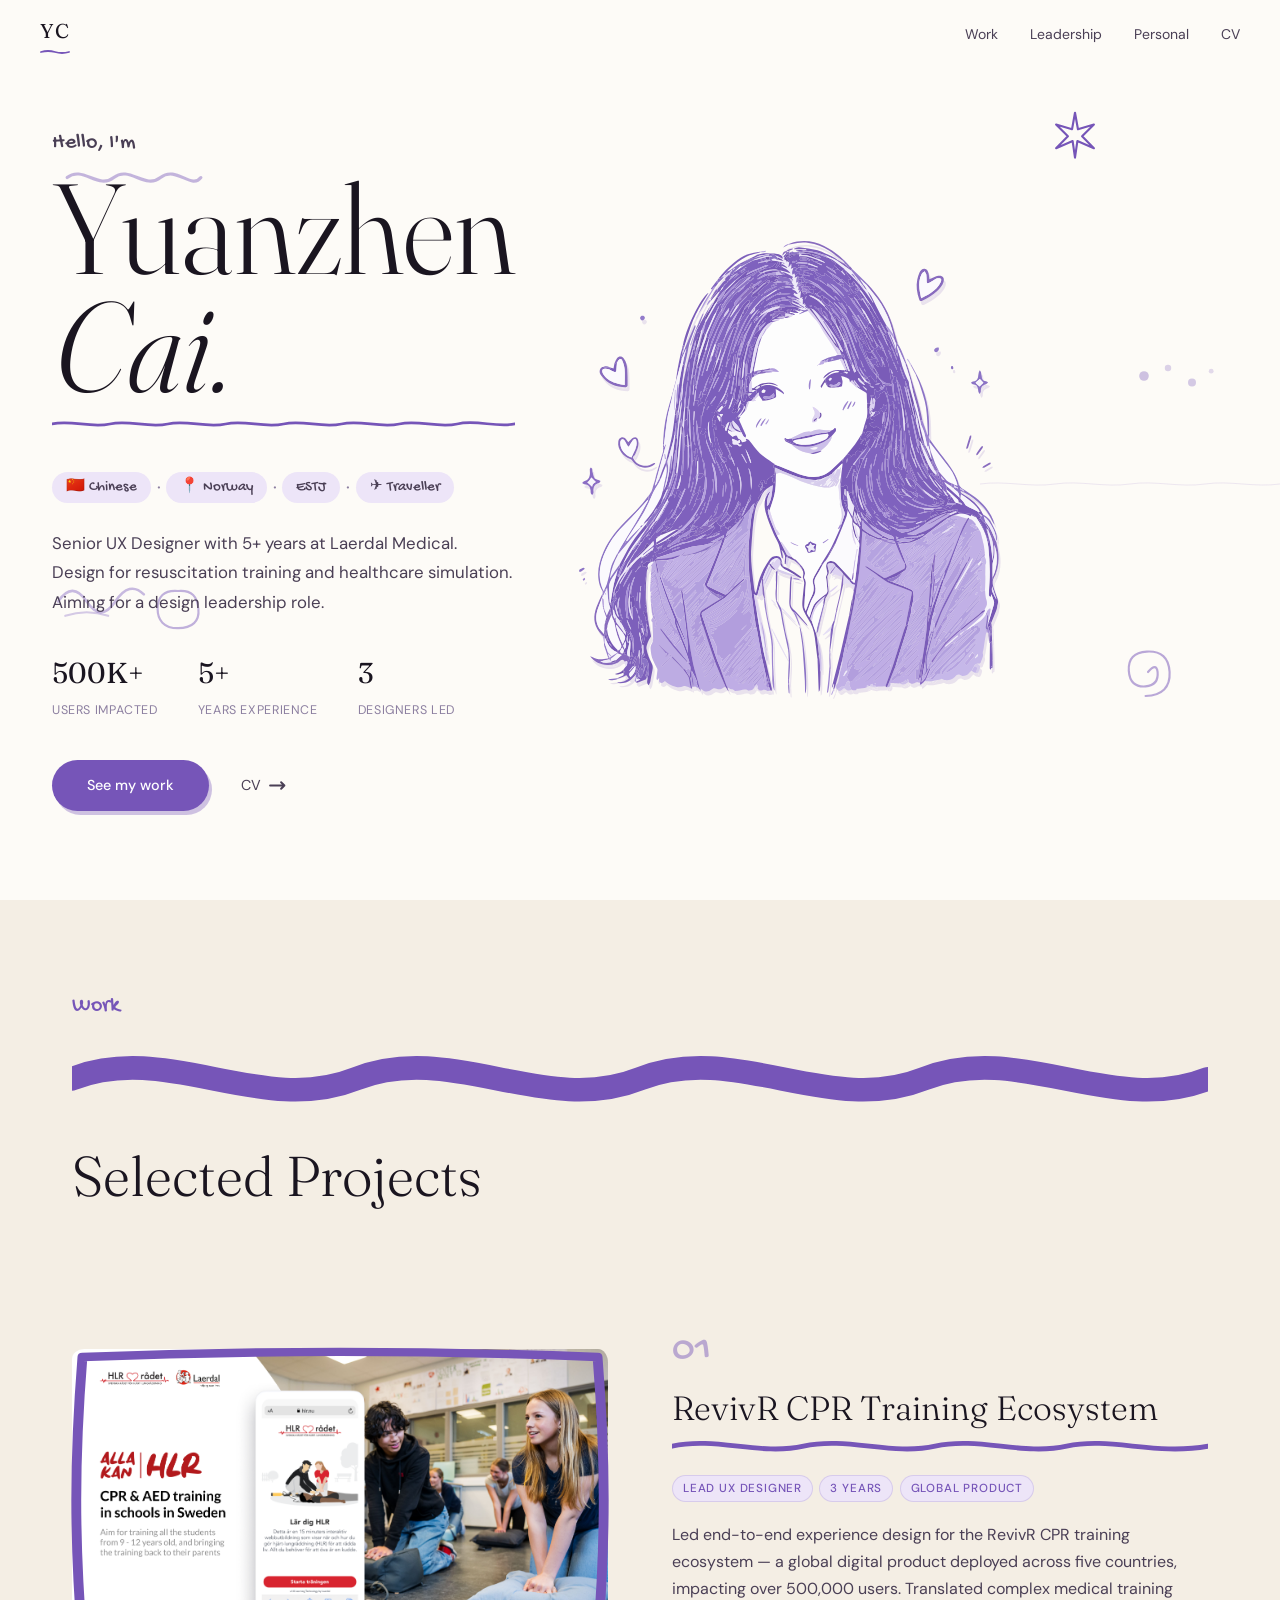
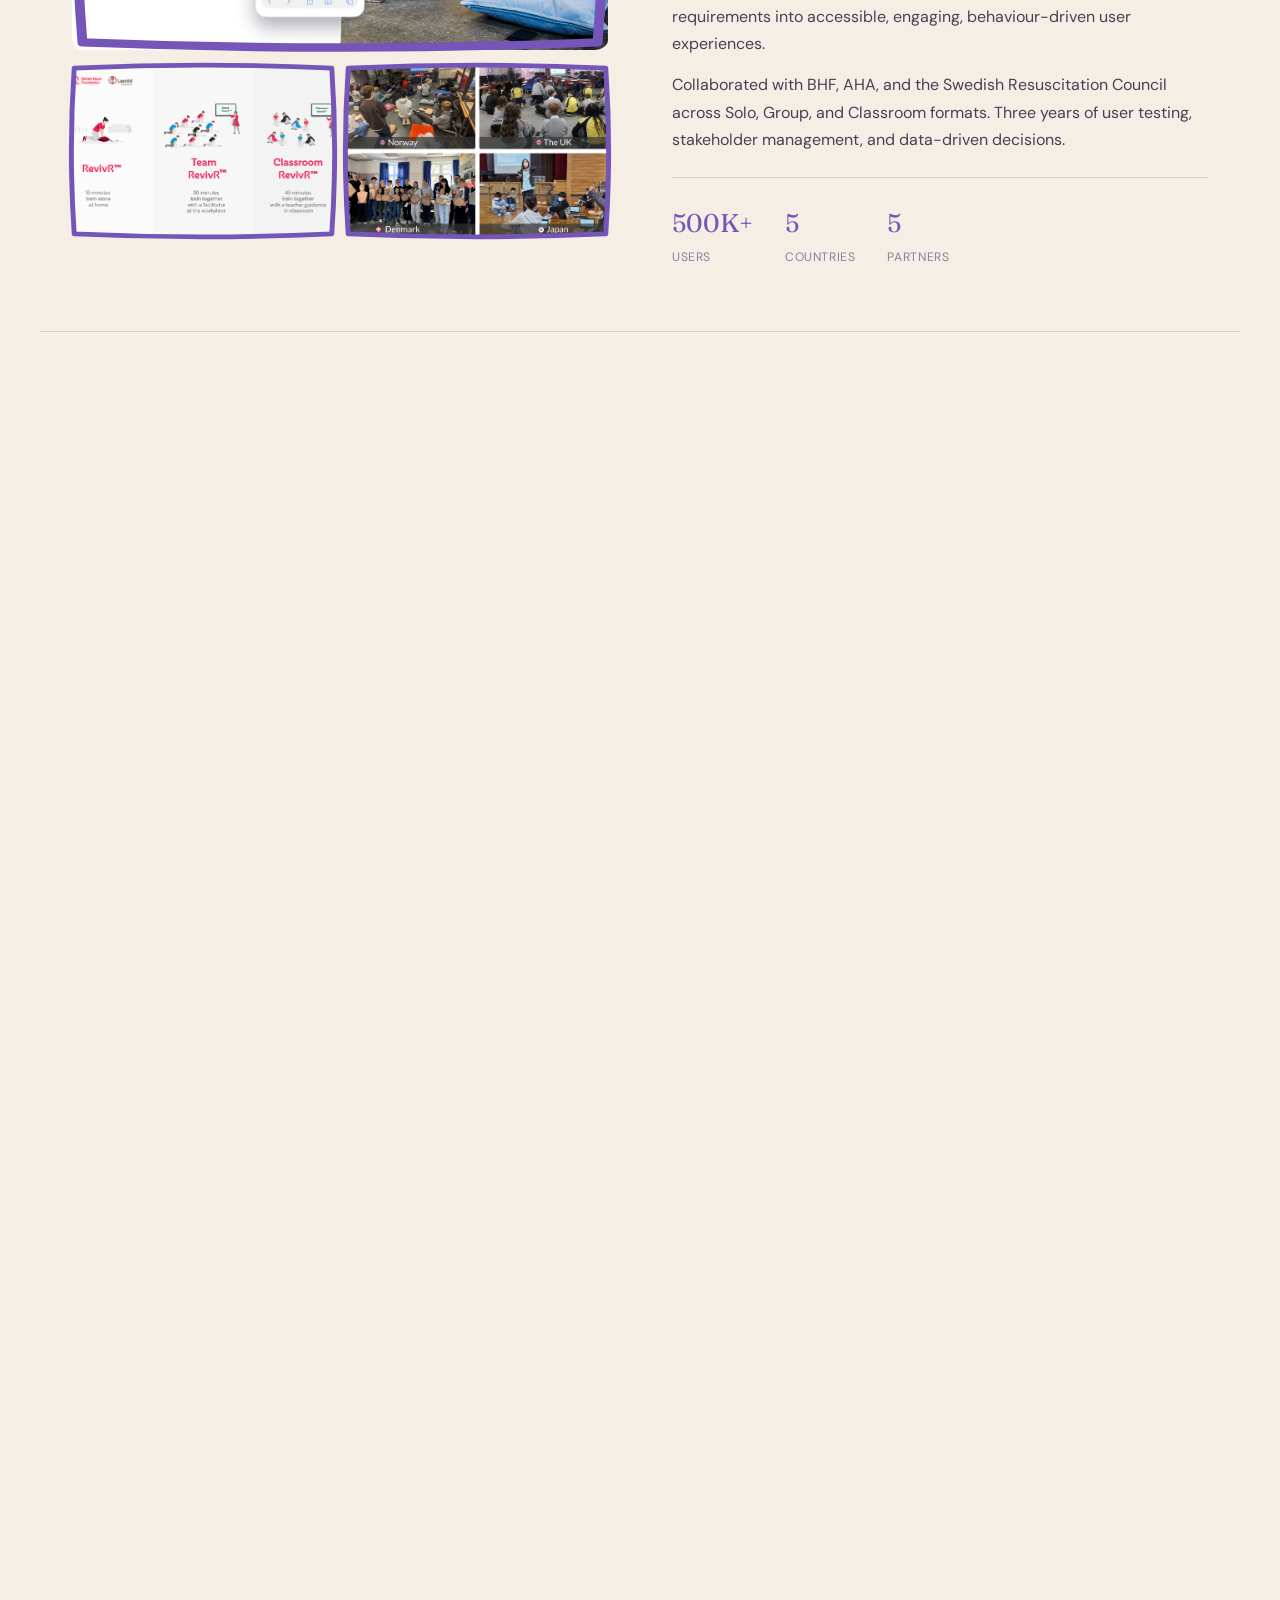
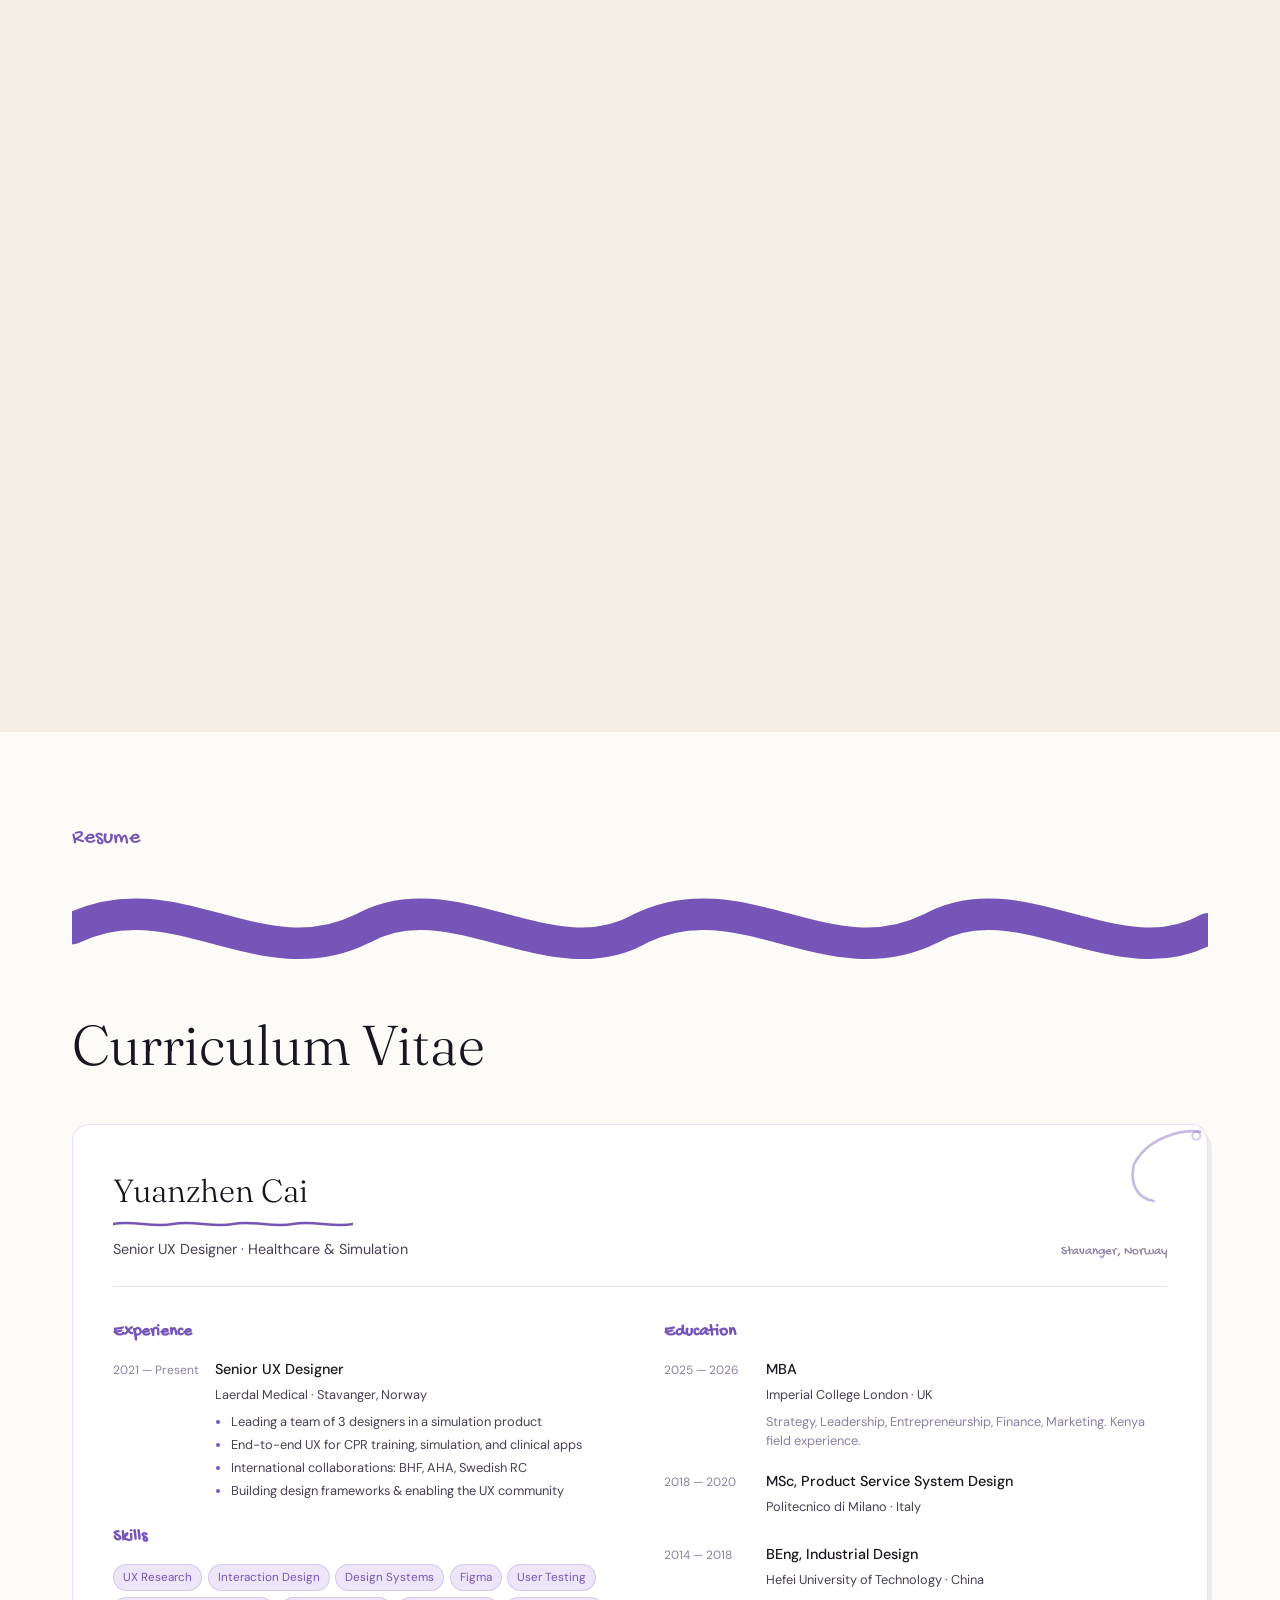
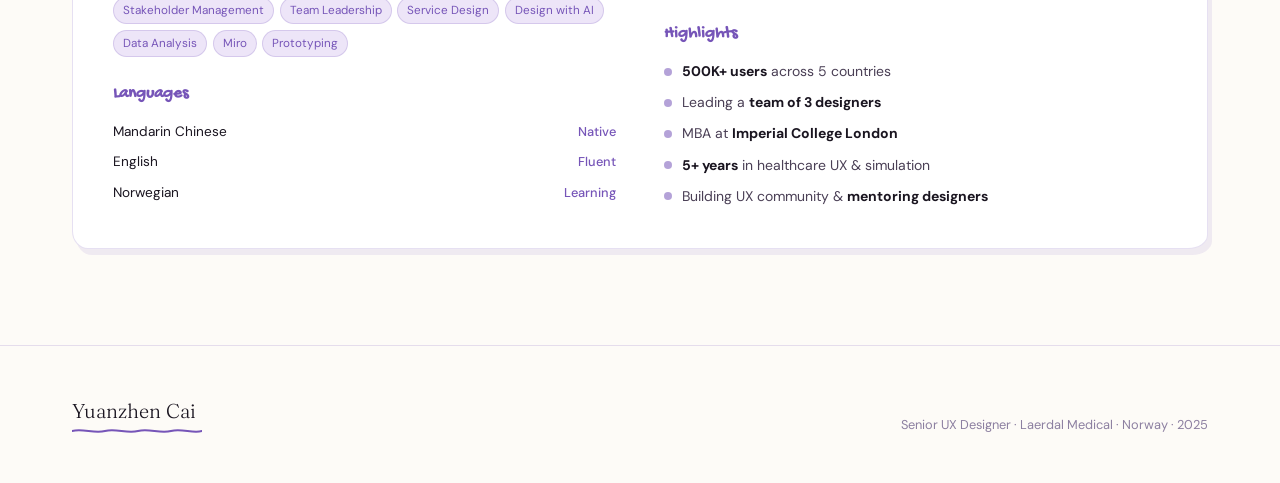
==== index-sketch.html @ e17362eb "Initial portfolio upload" ====
<!DOCTYPE html>
<html lang="en">
<head>
  <meta charset="UTF-8">
  <meta name="viewport" content="width=device-width, initial-scale=1.0">
  <title>Yuanzhen Cai — UX Designer</title>
  <link rel="preconnect" href="https://fonts.googleapis.com">
  <link rel="preconnect" href="https://fonts.gstatic.com" crossorigin>
  <link href="https://fonts.googleapis.com/css2?family=Fraunces:ital,opsz,wght@0,9..144,300;0,9..144,400;0,9..144,500;1,9..144,300;1,9..144,400;1,9..144,500&family=Gochi+Hand&family=DM+Sans:wght@300;400;500&display=swap" rel="stylesheet">
  <link rel="stylesheet" href="styles-sketch.css">
</head>
<body>

<!-- Shared SVG defs -->
<svg style="display:none" aria-hidden="true">
  <defs>
    <filter id="sketchy" x="-3%" y="-3%" width="106%" height="106%">
      <feTurbulence type="turbulence" baseFrequency="0.04" numOctaves="3" seed="9"/>
      <feDisplacementMap in="SourceGraphic" scale="2.2" xChannelSelector="R" yChannelSelector="G"/>
    </filter>
  </defs>
</svg>

<!-- Scroll progress -->
<div class="scroll-line" id="scrollLine"></div>

<!-- ── NAV ────────────────────────────────────────────────── -->
<nav class="nav" id="nav">
  <a href="#hero" class="nav-logo">
    <span class="logo-text">YC</span>
    <!-- small hand-drawn underline -->
    <svg class="logo-stroke" viewBox="0 0 30 5" fill="none"><path d="M1 3 Q8 1 15 3 Q22 5 29 3" stroke="var(--purple)" stroke-width="1.8" stroke-linecap="round"/></svg>
  </a>
  <ul class="nav-links" id="navLinks">
    <li><a href="#projects"   class="nl">Work</a></li>
    <li><a href="#leadership" class="nl">Leadership</a></li>
    <li><a href="#personal"   class="nl">Personal</a></li>
    <li><a href="#cv"         class="nl">CV</a></li>
  </ul>
  <button class="nav-mob-btn" id="navMobBtn" aria-label="Menu">
    <span></span><span></span>
  </button>
</nav>

<!-- Mobile overlay -->
<div class="mob-overlay" id="mobOverlay">
  <button class="mob-close" id="mobClose" aria-label="Close">✕</button>
  <ul class="mob-links">
    <li><a href="#projects"   class="mob-link">Work</a></li>
    <li><a href="#leadership" class="mob-link">Leadership</a></li>
    <li><a href="#personal"   class="mob-link">Personal</a></li>
    <li><a href="#cv"         class="mob-link">CV</a></li>
  </ul>
</div>

<main>

<!-- ── HERO ──────────────────────────────────────────────── -->
<section id="hero" class="hero">

  <!-- Floating doodles -->
  <div class="hero-doodles" aria-hidden="true">
    <!-- top-right star -->
    <svg class="hd hd-star1" viewBox="0 0 44 44" fill="none">
      <path d="M22 4 L24.5 18 L38 14 L28 24 L38 34 L24 28 L22 42 L20 28 L6 34 L16 24 L6 14 L19.5 18 Z" stroke="var(--purple)" stroke-width="1.8" stroke-linecap="round" stroke-linejoin="round"/>
    </svg>
    <!-- top-left squiggle -->
    <svg class="hd hd-squig1" viewBox="0 0 90 20" fill="none">
      <path d="M2 10 C12 2 22 18 32 10 C42 2 52 18 62 10 C72 2 82 18 88 10" stroke="var(--purple)" stroke-width="2" stroke-linecap="round" fill="none" opacity="0.6"/>
    </svg>
    <!-- bottom-right spiral -->
    <svg class="hd hd-spiral" viewBox="0 0 50 50" fill="none">
      <path d="M25 25 Q32 17 33 25 Q34 36 23 37 Q10 38 9 24 Q8 9 24 8 Q42 7 43 25 Q44 44 23 45" stroke="var(--purple)" stroke-width="1.8" stroke-linecap="round" fill="none" opacity="0.5"/>
    </svg>
    <!-- small dots -->
    <svg class="hd hd-dots" viewBox="0 0 50 20" fill="none">
      <circle cx="5"  cy="10" r="3" fill="var(--purple)" opacity="0.35"/>
      <circle cx="20" cy="5"  r="2" fill="var(--purple)" opacity="0.25"/>
      <circle cx="35" cy="14" r="2.5" fill="var(--purple)" opacity="0.3"/>
      <circle cx="47" cy="7"  r="1.5" fill="var(--purple)" opacity="0.2"/>
    </svg>
    <!-- bottom-left scribble -->
    <svg class="hd hd-scribble" viewBox="0 0 70 40" fill="none">
      <path d="M5 20 Q15 5 25 20 Q35 35 45 20 Q55 5 65 15" stroke="var(--purple)" stroke-width="1.8" stroke-linecap="round" opacity="0.4"/>
      <path d="M10 30 Q25 25 40 30" stroke="var(--purple)" stroke-width="1.5" stroke-linecap="round" opacity="0.3"/>
    </svg>
    <!-- small circle -->
    <svg class="hd hd-circle" viewBox="0 0 40 40" fill="none">
      <path d="M20 5 C32 4 36 10 37 20 C38 30 32 36 20 36 C8 36 3 29 3 20 C3 10 8 4 20 5 Z" stroke="var(--purple)" stroke-width="1.8" stroke-linecap="round" fill="none" opacity="0.45"/>
    </svg>
  </div>

  <div class="container hero-inner">

    <!-- Text content -->
    <div class="hero-text">
      <p class="hero-hi">Hello, I'm</p>

      <h1 class="hero-name">
        <span class="hn-line">Yuanzhen</span>
        <em  class="hn-line">Cai.</em>
      </h1>

      <!-- Purple wavy underline — the signature Jackie Zhang element -->
      <div class="name-underline" aria-hidden="true">
        <svg viewBox="0 0 600 18" preserveAspectRatio="none" fill="none">
          <path d="M0 9 C25 3,50 15,75 9 C100 3,125 15,150 9 C175 3,200 15,225 9 C250 3,275 15,300 9 C325 3,350 15,375 9 C400 3,425 15,450 9 C475 3,500 15,525 9 C550 3,575 14,600 9"
                stroke="var(--purple)" stroke-width="3.5" stroke-linecap="round"/>
        </svg>
      </div>

      <!-- Chips -->
      <div class="hero-chips">
        <span class="chip">🇨🇳 Chinese</span>
        <span class="chip-dot">·</span>
        <span class="chip">📍 Norway</span>
        <span class="chip-dot">·</span>
        <span class="chip">ESTJ</span>
        <span class="chip-dot">·</span>
        <span class="chip">✈ Traveller</span>
      </div>

      <p class="hero-bio">Senior UX Designer with 5+ years at Laerdal Medical.<br>
      Design for resuscitation training and healthcare simulation.<br>
      Aiming for a design leadership role.</p>

      <div class="hero-stats">
        <div class="hstat"><span class="hstat-n">500K+</span><span class="hstat-l">Users impacted</span></div>
        <div class="hstat"><span class="hstat-n">5+</span><span class="hstat-l">Years experience</span></div>
        <div class="hstat"><span class="hstat-n">3</span><span class="hstat-l">Designers led</span></div>
      </div>

      <div class="hero-actions">
        <a href="#projects" class="btn-sketch magnetic">See my work</a>
        <a href="#cv"       class="btn-link">CV <svg viewBox="0 0 20 10" width="22" height="11" fill="none"><path d="M1 5 Q8 5 14 5 M11 2 L14 5 L11 8" stroke="currentColor" stroke-width="1.8" stroke-linecap="round" stroke-linejoin="round"/></svg></a>
      </div>
    </div><!-- /hero-text -->

    <!-- Avatar illustration -->
    <img src="Avatar2.svg" alt="Illustration of Yuanzhen Cai" class="hero-avatar">

  </div>

  <!-- bottom wavy divider -->
  <div class="section-wave" aria-hidden="true">
    <svg viewBox="0 0 1200 40" preserveAspectRatio="none" fill="none">
      <path d="M0 20 C100 5,200 35,300 20 C400 5,500 35,600 20 C700 5,800 35,900 20 C1000 5,1100 35,1200 20" stroke="var(--purple)" stroke-width="2" stroke-linecap="round" opacity="0.25"/>
    </svg>
  </div>
</section>



<!-- ── PROJECTS ───────────────────────────────────────────── -->
<section id="projects" class="projects section-pad">
  <div class="container">
    <div class="sec-label-wrap reveal-up">
      <p class="sec-hand">Work</p>
      <svg class="sec-wavy" viewBox="0 0 120 12" fill="none">
        <path d="M0 6 C10 2,20 10,30 6 C40 2,50 10,60 6 C70 2,80 10,90 6 C100 2,110 10,120 6" stroke="var(--purple)" stroke-width="2.5" stroke-linecap="round"/>
      </svg>
    </div>
    <h2 class="sec-heading reveal-up">Selected Projects</h2>
  </div>

  <!-- ── 01 RevivR ── -->
  <article class="proj-row reveal-up">
    <div class="proj-visual">
      <div class="img-frame">
        <img src="Portfolio%20image/RevivR-1.png" alt="RevivR CPR Training" loading="lazy" class="proj-img lightbox-trigger" data-group="revivr" data-caption="RevivR — Overview">
        <svg class="img-sketch-border" viewBox="0 0 100 67" preserveAspectRatio="none" fill="none">
          <path d="M3 3 C35 1.5 65 1.5 97 3 C98.5 25 98.5 42 97 64 C65 65.5 35 65.5 3 64 C1.5 42 1.5 25 3 3 Z" stroke="var(--purple)" stroke-width="1.8" stroke-linecap="round" stroke-linejoin="round"/>
        </svg>
      </div>
      <div class="proj-sub-imgs">
        <div class="img-frame img-frame-sm">
          <img src="Portfolio%20image/RevivR-2.png" alt="RevivR Interface" loading="lazy" class="proj-img lightbox-trigger" data-group="revivr" data-caption="RevivR — Interface">
          <svg class="img-sketch-border" viewBox="0 0 100 67" preserveAspectRatio="none" fill="none">
            <path d="M3 3 C35 1.5 65 1.5 97 3 C98.5 25 98.5 42 97 64 C65 65.5 35 65.5 3 64 C1.5 42 1.5 25 3 3 Z" stroke="var(--purple)" stroke-width="1.8" stroke-linecap="round" stroke-linejoin="round"/>
          </svg>
        </div>
        <div class="img-frame img-frame-sm">
          <img src="Portfolio%20image/RevivR-3.png" alt="RevivR Research" loading="lazy" class="proj-img lightbox-trigger" data-group="revivr" data-caption="RevivR — Research">
          <svg class="img-sketch-border" viewBox="0 0 100 67" preserveAspectRatio="none" fill="none">
            <path d="M3 3 C35 1.5 65 1.5 97 3 C98.5 25 98.5 42 97 64 C65 65.5 35 65.5 3 64 C1.5 42 1.5 25 3 3 Z" stroke="var(--purple)" stroke-width="1.8" stroke-linecap="round" stroke-linejoin="round"/>
          </svg>
        </div>
      </div>
    </div>
    <div class="proj-info">
      <span class="proj-num-hand">01</span>
      <h3 class="proj-title">RevivR CPR Training Ecosystem</h3>
      <svg class="proj-title-wave" viewBox="0 0 220 10" fill="none" preserveAspectRatio="none">
        <path d="M0 5 C18 1,36 9,54 5 C72 1,90 9,108 5 C126 1,144 9,162 5 C180 1,198 9,220 5" stroke="var(--purple)" stroke-width="2" stroke-linecap="round"/>
      </svg>
      <div class="proj-tags">
        <span>Lead UX Designer</span><span>3 Years</span><span>Global Product</span>
      </div>
      <p class="proj-desc">Led end-to-end experience design for the RevivR CPR training ecosystem — a global digital product deployed across five countries, impacting over 500,000 users. Translated complex medical training requirements into accessible, engaging, behaviour-driven user experiences.</p>
      <p class="proj-desc">Collaborated with BHF, AHA, and the Swedish Resuscitation Council across Solo, Group, and Classroom formats. Three years of user testing, stakeholder management, and data-driven decisions.</p>
      <div class="proj-kpis">
        <div class="kpi"><span class="kpi-n">500K+</span><span class="kpi-l">Users</span></div>
        <div class="kpi"><span class="kpi-n">5</span><span class="kpi-l">Countries</span></div>
        <div class="kpi"><span class="kpi-n">5</span><span class="kpi-l">Partners</span></div>
      </div>
    </div>
  </article>

  <!-- ── 02 Heartsaver (reversed) ── -->
  <article class="proj-row proj-row-rev reveal-up">
    <div class="proj-visual">
      <div class="img-frame">
        <img src="Portfolio%20image/Heartsaver-1.png" alt="Heartsaver Direct" loading="lazy" class="proj-img lightbox-trigger" data-group="heartsaver" data-caption="Heartsaver — Onboarding">
        <svg class="img-sketch-border" viewBox="0 0 100 67" preserveAspectRatio="none" fill="none">
          <path d="M3 3 C35 1.5 65 1.5 97 3 C98.5 25 98.5 42 97 64 C65 65.5 35 65.5 3 64 C1.5 42 1.5 25 3 3 Z" stroke="var(--purple)" stroke-width="1.8" stroke-linecap="round" stroke-linejoin="round"/>
        </svg>
      </div>
      <div class="proj-sub-imgs">
        <div class="img-frame img-frame-sm">
          <img src="Portfolio%20image/Heartsaver-2.png" alt="Heartsaver Support" loading="lazy" class="proj-img lightbox-trigger" data-group="heartsaver" data-caption="Heartsaver — Support UX">
          <svg class="img-sketch-border" viewBox="0 0 100 67" preserveAspectRatio="none" fill="none">
            <path d="M3 3 C35 1.5 65 1.5 97 3 C98.5 25 98.5 42 97 64 C65 65.5 35 65.5 3 64 C1.5 42 1.5 25 3 3 Z" stroke="var(--purple)" stroke-width="1.8" stroke-linecap="round" stroke-linejoin="round"/>
          </svg>
        </div>
      </div>
    </div>
    <div class="proj-info">
      <span class="proj-num-hand">02</span>
      <h3 class="proj-title">Heartsaver Direct</h3>
      <svg class="proj-title-wave" viewBox="0 0 160 10" fill="none" preserveAspectRatio="none">
        <path d="M0 5 C13 1,27 9,40 5 C53 1,67 9,80 5 C93 1,107 9,120 5 C133 1,147 9,160 5" stroke="var(--purple)" stroke-width="2" stroke-linecap="round"/>
      </svg>
      <div class="proj-tags">
        <span>UX Designer</span><span>1 Year</span><span>Product Improvement</span>
      </div>
      <p class="proj-desc">Heartsaver Direct builds safer workplaces by training employees to respond confidently to first aid emergencies — pairing simulation technology with best-in-class eLearning and proven hands-on methods to bring flexibility and convenience to workplace CPR &amp; first aid training.</p>
      <p class="proj-desc">Managed risk mitigation in customer onboarding and troubleshooting within the customer discovery programme, consistently increasing customer satisfaction. One year of focused user testing and iterative product improvement — redesigning onboarding and support flows to reduce friction and build customer confidence.</p>
      <div class="proj-kpis">
        <div class="kpi"><span class="kpi-n">↓</span><span class="kpi-l">Risk</span></div>
        <div class="kpi"><span class="kpi-n">↑</span><span class="kpi-l">Satisfaction</span></div>
        <div class="kpi"><span class="kpi-n">1yr</span><span class="kpi-l">Project</span></div>
      </div>
    </div>
  </article>

  <!-- ── 03 SimGo ── -->
  <article class="proj-row reveal-up">
    <div class="proj-visual">
      <div class="img-frame">
        <img src="Portfolio%20image/SimGo-1.jpg" alt="SimGo Mobile Controller" loading="lazy" class="proj-img lightbox-trigger" data-group="simgo" data-caption="SimGo — Interface">
        <svg class="img-sketch-border" viewBox="0 0 100 67" preserveAspectRatio="none" fill="none">
          <path d="M3 3 C35 1.5 65 1.5 97 3 C98.5 25 98.5 42 97 64 C65 65.5 35 65.5 3 64 C1.5 42 1.5 25 3 3 Z" stroke="var(--purple)" stroke-width="1.8" stroke-linecap="round" stroke-linejoin="round"/>
        </svg>
      </div>
      <div class="proj-sub-imgs">
        <div class="img-frame img-frame-sm">
          <img src="Portfolio%20image/SimGo-2.png" alt="SimGo Design System" loading="lazy" class="proj-img lightbox-trigger" data-group="simgo" data-caption="SimGo — Design System">
          <svg class="img-sketch-border" viewBox="0 0 100 67" preserveAspectRatio="none" fill="none">
            <path d="M3 3 C35 1.5 65 1.5 97 3 C98.5 25 98.5 42 97 64 C65 65.5 35 65.5 3 64 C1.5 42 1.5 25 3 3 Z" stroke="var(--purple)" stroke-width="1.8" stroke-linecap="round" stroke-linejoin="round"/>
          </svg>
        </div>
        <div class="img-frame img-frame-sm">
          <img src="Portfolio%20image/SimGo-3.png" alt="SimGo Vision" loading="lazy" class="proj-img lightbox-trigger" data-group="simgo" data-caption="SimGo — Vision">
          <svg class="img-sketch-border" viewBox="0 0 100 67" preserveAspectRatio="none" fill="none">
            <path d="M3 3 C35 1.5 65 1.5 97 3 C98.5 25 98.5 42 97 64 C65 65.5 35 65.5 3 64 C1.5 42 1.5 25 3 3 Z" stroke="var(--purple)" stroke-width="1.8" stroke-linecap="round" stroke-linejoin="round"/>
          </svg>
        </div>
      </div>
    </div>
    <div class="proj-info">
      <span class="proj-num-hand">03</span>
      <h3 class="proj-title">SimGo Mobile Simulator Controller</h3>
      <svg class="proj-title-wave" viewBox="0 0 280 10" fill="none" preserveAspectRatio="none">
        <path d="M0 5 C23 1,46 9,70 5 C93 1,116 9,140 5 C163 1,186 9,210 5 C233 1,256 9,280 5" stroke="var(--purple)" stroke-width="2" stroke-linecap="round"/>
      </svg>
      <div class="proj-tags">
        <span>Design Lead</span><span>~1 Year</span><span>Mobile</span><span>Design System</span>
      </div>
      <p class="proj-desc">SimGo is a simpler, more accessible handheld device enabling educators and students to design, set up, control, and debrief simulation sessions — targeting U.S. nursing faculty in low-budget teaching facilities and addressing faculty shortages through ecosystem thinking.</p>
      <p class="proj-desc">Design lead for 6 months on the mobile simulator controller. Led the team through two critical milestones — IMSH conference launch and the June release. Introduced a clearer design vision through visual storytelling to align stakeholders, and built a comprehensive design system from scratch for long-term scalability.</p>
      <div class="proj-kpis">
        <div class="kpi"><span class="kpi-n">IMSH</span><span class="kpi-l">Launch</span></div>
        <div class="kpi"><span class="kpi-n">✓</span><span class="kpi-l">Design System</span></div>
        <div class="kpi"><span class="kpi-n">6mo</span><span class="kpi-l">Lead</span></div>
      </div>
    </div>
  </article>

</section><!-- /projects -->


<!-- ── LEADERSHIP ────────────────────────────────────────── -->
<section id="leadership" class="leadership section-pad">
  <div class="container">
    <div class="sec-label-wrap reveal-up">
      <p class="sec-hand">Growth</p>
      <svg class="sec-wavy" viewBox="0 0 130 12" fill="none">
        <path d="M0 6 C11 2,22 10,33 6 C44 2,55 10,66 6 C77 2,88 10,99 6 C110 2,121 10,130 6" stroke="var(--purple)" stroke-width="2.5" stroke-linecap="round"/>
      </svg>
    </div>
    <h2 class="sec-heading reveal-up">Leadership &amp; Impact</h2>

    <div class="ld-grid">

      <!-- MBA -->
      <div class="ld-card reveal-up">
        <!-- sketchy number -->
        <div class="ld-num-wrap">
          <span class="ld-num">01</span>
          <svg class="ld-num-circle" viewBox="0 0 60 60" fill="none">
            <path d="M30 5 C48 4 56 12 57 30 C58 48 48 56 30 56 C12 56 3 47 3 30 C3 13 12 4 30 5 Z" stroke="var(--purple)" stroke-width="1.8" stroke-linecap="round"/>
          </svg>
        </div>
        <div class="ld-body">
          <span class="ld-year">2025 — 2026</span>
          <h3 class="ld-title">MBA · Imperial College London</h3>
          <p class="ld-desc">Deepening strategic and leadership capabilities at one of the world's leading business schools — focused on aligning design with broader business objectives.</p>
          <div class="ld-tags">
            <span>Strategy</span><span>Leadership</span><span>Org Behaviour</span>
            <span>Entrepreneurship</span><span>Sales Psychology</span><span>Corporate Finance</span>
            <span>Accounting</span><span>Managerial Economics</span><span>Marketing</span>
          </div>
          <div class="ld-callout">
            <svg viewBox="0 0 16 16" width="14" height="14" fill="none"><path d="M8 1 L9 6.5 L14.5 8 L9 9.5 L8 15 L7 9.5 L1.5 8 L7 6.5 Z" stroke="var(--purple)" stroke-width="1.5" stroke-linecap="round" stroke-linejoin="round"/></svg>
            Kenya field experience — "How Business Addresses Inequality"
          </div>
          <div class="ld-imgs">
            <div class="img-frame"><img src="Portfolio%20image/MBA-1.png" alt="MBA" loading="lazy" class="lightbox-trigger" data-group="mba" data-caption="MBA — Imperial College London">
              <svg class="img-sketch-border" viewBox="0 0 100 67" preserveAspectRatio="none" fill="none"><path d="M3 3 C35 1.5 65 1.5 97 3 C98.5 25 98.5 42 97 64 C65 65.5 35 65.5 3 64 C1.5 42 1.5 25 3 3 Z" stroke="var(--purple)" stroke-width="1.8" stroke-linecap="round" stroke-linejoin="round"/></svg>
            </div>
            <div class="img-frame"><img src="Portfolio%20image/MBA-2.png" alt="Kenya" loading="lazy" class="lightbox-trigger" data-group="mba" data-caption="MBA — Kenya Field Experience">
              <svg class="img-sketch-border" viewBox="0 0 100 67" preserveAspectRatio="none" fill="none"><path d="M3 3 C35 1.5 65 1.5 97 3 C98.5 25 98.5 42 97 64 C65 65.5 35 65.5 3 64 C1.5 42 1.5 25 3 3 Z" stroke="var(--purple)" stroke-width="1.8" stroke-linecap="round" stroke-linejoin="round"/></svg>
            </div>
          </div>
        </div>
      </div>

      <!-- UX Community -->
      <div class="ld-card reveal-up">
        <div class="ld-num-wrap">
          <span class="ld-num">02</span>
          <svg class="ld-num-circle" viewBox="0 0 60 60" fill="none">
            <path d="M30 5 C48 4 56 12 57 30 C58 48 48 56 30 56 C12 56 3 47 3 30 C3 13 12 4 30 5 Z" stroke="var(--purple)" stroke-width="1.8" stroke-linecap="round"/>
          </svg>
        </div>
        <div class="ld-body">
          <span class="ld-year">Ongoing</span>
          <h3 class="ld-title">Building the UX Community</h3>
          <p class="ld-desc">Creating the infrastructure for a thriving UX practice at Laerdal — frameworks, culture, and resources that empower designers to grow and do their best work.</p>
          <div class="ld-tags">
            <span>Competence Framework</span><span>Development Framework</span>
            <span>Culture Workshop</span><span>Culture Website</span>
          </div>
          <div class="ld-imgs">
            <div class="img-frame"><img src="Portfolio%20image/UX-1.png" alt="UX Community" loading="lazy" class="lightbox-trigger" data-group="ux" data-caption="UX Community Building">
              <svg class="img-sketch-border" viewBox="0 0 100 67" preserveAspectRatio="none" fill="none"><path d="M3 3 C35 1.5 65 1.5 97 3 C98.5 25 98.5 42 97 64 C65 65.5 35 65.5 3 64 C1.5 42 1.5 25 3 3 Z" stroke="var(--purple)" stroke-width="1.8" stroke-linecap="round" stroke-linejoin="round"/></svg>
            </div>
            <div class="img-frame"><img src="Portfolio%20image/UX-2.png" alt="UX Frameworks" loading="lazy" class="lightbox-trigger" data-group="ux" data-caption="UX Frameworks &amp; Culture">
              <svg class="img-sketch-border" viewBox="0 0 100 67" preserveAspectRatio="none" fill="none"><path d="M3 3 C35 1.5 65 1.5 97 3 C98.5 25 98.5 42 97 64 C65 65.5 35 65.5 3 64 C1.5 42 1.5 25 3 3 Z" stroke="var(--purple)" stroke-width="1.8" stroke-linecap="round" stroke-linejoin="round"/></svg>
            </div>
          </div>
        </div>
      </div>

      <!-- Mentorship -->
      <div class="ld-card reveal-up">
        <div class="ld-num-wrap">
          <span class="ld-num">03</span>
          <svg class="ld-num-circle" viewBox="0 0 60 60" fill="none">
            <path d="M30 5 C48 4 56 12 57 30 C58 48 48 56 30 56 C12 56 3 47 3 30 C3 13 12 4 30 5 Z" stroke="var(--purple)" stroke-width="1.8" stroke-linecap="round"/>
          </svg>
        </div>
        <div class="ld-body">
          <span class="ld-year">Ongoing</span>
          <h3 class="ld-title">Mentorship &amp; Teaching</h3>
          <p class="ld-desc">Investing in the next generation of designers through hands-on mentorship, student thesis support, and guest lectures at universities. Mentored <strong>5 interns</strong> and supported <strong>2 master's theses</strong>.</p>
          <div class="ld-tags">
            <span>Intern Mentoring</span><span>Student Thesis</span><span>Guest Lectures</span>
          </div>
          <div class="ld-imgs">
            <div class="img-frame"><img src="Portfolio%20image/Mentor-1.jpg" alt="Mentorship" loading="lazy" class="lightbox-trigger" data-group="mentor" data-caption="Mentorship Sessions">
              <svg class="img-sketch-border" viewBox="0 0 100 67" preserveAspectRatio="none" fill="none"><path d="M3 3 C35 1.5 65 1.5 97 3 C98.5 25 98.5 42 97 64 C65 65.5 35 65.5 3 64 C1.5 42 1.5 25 3 3 Z" stroke="var(--purple)" stroke-width="1.8" stroke-linecap="round" stroke-linejoin="round"/></svg>
            </div>
            <div class="img-frame"><img src="Portfolio%20image/Mentor-2.png" alt="Teaching" loading="lazy" class="lightbox-trigger" data-group="mentor" data-caption="Guest Lectures">
              <svg class="img-sketch-border" viewBox="0 0 100 67" preserveAspectRatio="none" fill="none"><path d="M3 3 C35 1.5 65 1.5 97 3 C98.5 25 98.5 42 97 64 C65 65.5 35 65.5 3 64 C1.5 42 1.5 25 3 3 Z" stroke="var(--purple)" stroke-width="1.8" stroke-linecap="round" stroke-linejoin="round"/></svg>
            </div>
          </div>
        </div>
      </div>

    </div>
  </div>
</section>


<!-- ── PERSONAL ──────────────────────────────────────────── -->
<section id="personal" class="personal section-pad">
  <div class="container">
    <div class="sec-label-wrap reveal-up">
      <p class="sec-hand">Life beyond design</p>
      <svg class="sec-wavy" viewBox="0 0 200 12" fill="none">
        <path d="M0 6 C17 2,33 10,50 6 C67 2,83 10,100 6 C117 2,133 10,150 6 C167 2,183 10,200 6" stroke="var(--purple)" stroke-width="2.5" stroke-linecap="round"/>
      </svg>
    </div>
    <h2 class="sec-heading reveal-up">Personal</h2>
    <p class="personal-intro reveal-up">Mandarin Chinese teacher. Passionate traveller. The curiosity I bring to the world shapes every design decision.</p>
  </div>

  <div class="gallery-wrap reveal-up">
    <button class="gal-arrow gal-prev" id="galPrev" aria-label="Previous">
      <svg viewBox="0 0 24 24" width="20" height="20" fill="none"><path d="M15 19 L8 12 L15 5" stroke="currentColor" stroke-width="2.2" stroke-linecap="round" stroke-linejoin="round"/></svg>
    </button>

    <div class="gallery-track" id="galleryTrack">
      <div class="gal-cell">
        <div class="img-frame">
          <img src="Portfolio%20image/Personal-1.jpg" alt="Travels" loading="lazy" class="gal-img lightbox-trigger" data-group="personal" data-caption="Travels">
          <svg class="img-sketch-border" viewBox="0 0 100 67" preserveAspectRatio="none" fill="none"><path d="M3 3 C35 1.5 65 1.5 97 3 C98.5 25 98.5 42 97 64 C65 65.5 35 65.5 3 64 C1.5 42 1.5 25 3 3 Z" stroke="var(--purple)" stroke-width="1.8" stroke-linecap="round" stroke-linejoin="round"/></svg>
          <div class="gal-cap">click to see</div>
        </div>
      </div>
      <div class="gal-cell">
        <div class="img-frame">
          <img src="Portfolio%20image/Personal-2.jpg" alt="Kenya" loading="lazy" class="gal-img lightbox-trigger" data-group="personal" data-caption="Kenya, MBA Fieldwork">
          <svg class="img-sketch-border" viewBox="0 0 100 67" preserveAspectRatio="none" fill="none"><path d="M3 3 C35 1.5 65 1.5 97 3 C98.5 25 98.5 42 97 64 C65 65.5 35 65.5 3 64 C1.5 42 1.5 25 3 3 Z" stroke="var(--purple)" stroke-width="1.8" stroke-linecap="round" stroke-linejoin="round"/></svg>
          <div class="gal-cap">click to see</div>
        </div>
      </div>
      <div class="gal-cell">
        <div class="img-frame">
          <img src="Portfolio%20image/Personal-3.jpg" alt="Norway" loading="lazy" class="gal-img lightbox-trigger" data-group="personal" data-caption="Norway Life">
          <svg class="img-sketch-border" viewBox="0 0 100 67" preserveAspectRatio="none" fill="none"><path d="M3 3 C35 1.5 65 1.5 97 3 C98.5 25 98.5 42 97 64 C65 65.5 35 65.5 3 64 C1.5 42 1.5 25 3 3 Z" stroke="var(--purple)" stroke-width="1.8" stroke-linecap="round" stroke-linejoin="round"/></svg>
          <div class="gal-cap">click to see</div>
        </div>
      </div>
      <div class="gal-cell">
        <div class="img-frame">
          <img src="Portfolio%20image/Personal-4.jpg" alt="Adventures" loading="lazy" class="gal-img lightbox-trigger" data-group="personal" data-caption="Adventures">
          <svg class="img-sketch-border" viewBox="0 0 100 67" preserveAspectRatio="none" fill="none"><path d="M3 3 C35 1.5 65 1.5 97 3 C98.5 25 98.5 42 97 64 C65 65.5 35 65.5 3 64 C1.5 42 1.5 25 3 3 Z" stroke="var(--purple)" stroke-width="1.8" stroke-linecap="round" stroke-linejoin="round"/></svg>
          <div class="gal-cap">click to see</div>
        </div>
      </div>
      <div class="gal-cell">
        <div class="img-frame">
          <img src="Portfolio%20image/Personal-5.jpg" alt="Culture" loading="lazy" class="gal-img lightbox-trigger" data-group="personal" data-caption="Food &amp; Culture">
          <svg class="img-sketch-border" viewBox="0 0 100 67" preserveAspectRatio="none" fill="none"><path d="M3 3 C35 1.5 65 1.5 97 3 C98.5 25 98.5 42 97 64 C65 65.5 35 65.5 3 64 C1.5 42 1.5 25 3 3 Z" stroke="var(--purple)" stroke-width="1.8" stroke-linecap="round" stroke-linejoin="round"/></svg>
          <div class="gal-cap">click to see</div>
        </div>
      </div>
      <div class="gal-cell">
        <div class="img-frame">
          <img src="Portfolio%20image/Personal-6.jpg" alt="Moments" loading="lazy" class="gal-img lightbox-trigger" data-group="personal" data-caption="Moments">
          <svg class="img-sketch-border" viewBox="0 0 100 67" preserveAspectRatio="none" fill="none"><path d="M3 3 C35 1.5 65 1.5 97 3 C98.5 25 98.5 42 97 64 C65 65.5 35 65.5 3 64 C1.5 42 1.5 25 3 3 Z" stroke="var(--purple)" stroke-width="1.8" stroke-linecap="round" stroke-linejoin="round"/></svg>
          <div class="gal-cap">click to see</div>
        </div>
      </div>
    </div><!-- /gallery-track -->

    <button class="gal-arrow gal-next" id="galNext" aria-label="Next">
      <svg viewBox="0 0 24 24" width="20" height="20" fill="none"><path d="M9 5 L16 12 L9 19" stroke="currentColor" stroke-width="2.2" stroke-linecap="round" stroke-linejoin="round"/></svg>
    </button>
  </div>
</section>


<!-- ── CV ────────────────────────────────────────────────── -->
<section id="cv" class="cv-sec section-pad">
  <div class="container">
    <div class="sec-label-wrap reveal-up">
      <p class="sec-hand">Resume</p>
      <svg class="sec-wavy" viewBox="0 0 90 12" fill="none">
        <path d="M0 6 C8 2,15 10,23 6 C30 2,38 10,45 6 C53 2,60 10,68 6 C75 2,83 10,90 6" stroke="var(--purple)" stroke-width="2.5" stroke-linecap="round"/>
      </svg>
    </div>
    <h2 class="sec-heading reveal-up">Curriculum Vitae</h2>

    <div class="cv-card reveal-up">
      <!-- sketch corner decoration -->
      <svg class="cv-corner-doodle" viewBox="0 0 60 60" fill="none" aria-hidden="true">
        <path d="M55 5 C40 3 15 10 5 30 C2 45 8 55 20 57" stroke="var(--purple)" stroke-width="2" stroke-linecap="round" opacity="0.4"/>
        <circle cx="52" cy="8" r="3" stroke="var(--purple)" stroke-width="1.5" fill="none" opacity="0.3"/>
      </svg>

      <div class="cv-header">
        <div>
          <h3 class="cv-name">Yuanzhen Cai</h3>
          <svg class="cv-name-wave" viewBox="0 0 240 12" fill="none">
            <path d="M0 6 C20 2,40 10,60 6 C80 2,100 10,120 6 C140 2,160 10,180 6 C200 2,220 10,240 6" stroke="var(--purple)" stroke-width="2.5" stroke-linecap="round"/>
          </svg>
          <p class="cv-role">Senior UX Designer · Healthcare &amp; Simulation</p>
        </div>
        <span class="cv-loc">Stavanger, Norway</span>
      </div>

      <div class="cv-body">
        <div class="cv-col">
          <h4 class="cv-col-label">Experience</h4>
          <div class="cv-entry">
            <span class="cv-date">2021 — Present</span>
            <div>
              <div class="cv-role-title">Senior UX Designer</div>
              <div class="cv-place">Laerdal Medical · Stavanger, Norway</div>
              <ul class="cv-bullets">
                <li>Leading a team of 3 designers in a simulation product</li>
                <li>End-to-end UX for CPR training, simulation, and clinical apps</li>
                <li>International collaborations: BHF, AHA, Swedish RC</li>
                <li>Building design frameworks &amp; enabling the UX community</li>
              </ul>
            </div>
          </div>

          <h4 class="cv-col-label">Skills</h4>
          <div class="cv-skill-tags">
            <span>UX Research</span><span>Interaction Design</span><span>Design Systems</span>
            <span>Figma</span><span>User Testing</span><span>Stakeholder Management</span>
            <span>Team Leadership</span><span>Service Design</span><span>Design with AI</span>
            <span>Data Analysis</span><span>Miro</span><span>Prototyping</span>
          </div>

          <h4 class="cv-col-label">Languages</h4>
          <div class="cv-langs">
            <div class="cv-lang"><span>Mandarin Chinese</span><span class="cv-lang-lv">Native</span></div>
            <div class="cv-lang"><span>English</span><span class="cv-lang-lv">Fluent</span></div>
            <div class="cv-lang"><span>Norwegian</span><span class="cv-lang-lv">Learning</span></div>
          </div>
        </div>

        <div class="cv-col cv-col-r">
          <h4 class="cv-col-label">Education</h4>
          <div class="cv-entry">
            <span class="cv-date">2025 — 2026</span>
            <div>
              <div class="cv-role-title">MBA</div>
              <div class="cv-place">Imperial College London · UK</div>
              <p class="cv-note">Strategy, Leadership, Entrepreneurship, Finance, Marketing. Kenya field experience.</p>
            </div>
          </div>
          <div class="cv-entry">
            <span class="cv-date">2018 — 2020</span>
            <div>
              <div class="cv-role-title">MSc, Product Service System Design</div>
              <div class="cv-place">Politecnico di Milano · Italy</div>
            </div>
          </div>
          <div class="cv-entry">
            <span class="cv-date">2014 — 2018</span>
            <div>
              <div class="cv-role-title">BEng, Industrial Design</div>
              <div class="cv-place">Hefei University of Technology · China</div>
            </div>
          </div>

          <h4 class="cv-col-label">Highlights</h4>
          <div class="cv-highlights">
            <div class="cv-hl"><span class="cvhl-dot"></span><span><strong>500K+ users</strong> across 5 countries</span></div>
            <div class="cv-hl"><span class="cvhl-dot"></span><span>Leading a <strong>team of 3 designers</strong></span></div>
            <div class="cv-hl"><span class="cvhl-dot"></span><span>MBA at <strong>Imperial College London</strong></span></div>
            <div class="cv-hl"><span class="cvhl-dot"></span><span><strong>5+ years</strong> in healthcare UX &amp; simulation</span></div>
            <div class="cv-hl"><span class="cvhl-dot"></span><span>Building UX community &amp; <strong>mentoring designers</strong></span></div>
          </div>
        </div>
      </div>
    </div>
  </div>
</section>

</main>

<!-- ── FOOTER ────────────────────────────────────────────── -->
<footer class="footer">
  <div class="container footer-inner">
    <div>
      <p class="footer-name">Yuanzhen Cai</p>
      <svg class="footer-wave" viewBox="0 0 130 8" fill="none">
        <path d="M0 4 C11 1,22 7,33 4 C44 1,55 7,66 4 C77 1,88 7,99 4 C110 1,121 7,130 4" stroke="var(--purple)" stroke-width="2" stroke-linecap="round"/>
      </svg>
    </div>
    <p class="footer-sub">Senior UX Designer · Laerdal Medical · Norway · 2025</p>
  </div>
</footer>

<!-- ── LIGHTBOX ──────────────────────────────────────────── -->
<div class="lightbox" id="lightbox" role="dialog" aria-modal="true" aria-label="Image viewer">
  <button class="lb-close" id="lbClose" aria-label="Close">
    <svg viewBox="0 0 24 24" width="22" height="22" fill="none"><path d="M5 5 L19 19 M19 5 L5 19" stroke="currentColor" stroke-width="2" stroke-linecap="round"/></svg>
  </button>
  <button class="lb-arrow lb-prev" id="lbPrev" aria-label="Previous">
    <svg viewBox="0 0 24 24" width="28" height="28" fill="none"><path d="M15 19 L8 12 L15 5" stroke="currentColor" stroke-width="2" stroke-linecap="round" stroke-linejoin="round"/></svg>
  </button>
  <button class="lb-arrow lb-next" id="lbNext" aria-label="Next">
    <svg viewBox="0 0 24 24" width="28" height="28" fill="none"><path d="M9 5 L16 12 L9 19" stroke="currentColor" stroke-width="2" stroke-linecap="round" stroke-linejoin="round"/></svg>
  </button>
  <div class="lb-content">
    <img class="lb-img" id="lbImg" src="" alt="">
    <div class="lb-footer">
      <p class="lb-caption" id="lbCaption"></p>
      <p class="lb-counter" id="lbCounter"></p>
    </div>
  </div>
</div>

<script src="script-sketch.js"></script>
</body>
</html>
---- styles-sketch.css ----
/* ═══════════════════════════════════════════
   YUANZHEN CAI — SKETCH PORTFOLIO
   Jackie Zhang inspired · white + purple
   ═══════════════════════════════════════════ */

/* ── Tokens ─────────────────────────────────────────────────── */
:root {
  --bg:        #FDFBF7;
  --bg-alt:    #F4EEE4;
  --purple:    #7655B8;
  --purple-lt: #EDE5F8;
  --ink:       #1A1520;
  --ink-mid:   #4A3F55;
  --ink-soft:  #8C7FA0;
  --border:    rgba(118, 85, 184, 0.18);
  --serif:     'Fraunces', Georgia, serif;
  --hand:      'Gochi Hand', cursive;
  --sans:      'DM Sans', system-ui, sans-serif;
  --ease-out:  cubic-bezier(0.22, 1, 0.36, 1);
  --nav-h:     68px;
}

/* ── Reset ───────────────────────────────────────────────────── */
*, *::before, *::after { box-sizing: border-box; margin: 0; padding: 0; }
html { scroll-behavior: smooth; }
body {
  font-family: var(--sans);
  background: var(--bg);
  color: var(--ink);
  line-height: 1.65;
  overflow-x: hidden;
}
img { max-width: 100%; display: block; }
ul  { list-style: none; }

/* ── Scroll line ─────────────────────────────────────────────── */
.scroll-line {
  position: fixed; top: 0; left: 0; height: 3px;
  background: var(--purple); width: 0%; z-index: 1000;
  transition: width 0.1s linear;
  border-radius: 0 2px 2px 0;
}

/* ── Container / helpers ─────────────────────────────────────── */
.container    { max-width: 1200px; margin: 0 auto; padding: 0 2rem; }
.section-pad  { padding: 6rem 0; }

/* ── Section labels ──────────────────────────────────────────── */
.sec-label-wrap { display: flex; flex-direction: column; gap: 4px; margin-bottom: 0.6rem; }
.sec-hand  { font-family: var(--hand); font-size: 1.35rem; color: var(--purple); line-height: 1; }
.sec-wavy  { display: block; }
.sec-heading {
  font-family: var(--serif);
  font-size: clamp(2.2rem, 5vw, 3.5rem);
  font-weight: 300; color: var(--ink);
  line-height: 1.1; margin-bottom: 3rem;
}

/* ── Reveal animation ────────────────────────────────────────── */
.reveal-up {
  opacity: 0; transform: translateY(40px);
  transition: opacity 0.75s var(--ease-out), transform 0.75s var(--ease-out);
}
.reveal-up.visible { opacity: 1; transform: translateY(0); }

/* ── Image frame + sketch border ─────────────────────────────── */
.img-frame {
  position: relative;
  border-radius: 12px 10px 14px 10px / 10px 14px 10px 12px;
  overflow: visible;
}
.img-frame img {
  width: 100%; display: block;
  object-fit: cover;
  border-radius: 12px 10px 14px 10px / 10px 14px 10px 12px;
  transition: transform 0.45s var(--ease-out);
}
.img-frame:hover img { transform: scale(1.04); }
.img-frame.h-full      { height: 100%; }
.img-frame.h-full img  { height: 100%; }

.img-sketch-border {
  position: absolute;
  inset: -6px;
  width: calc(100% + 12px);
  height: calc(100% + 12px);
  pointer-events: none;
  z-index: 2;
  overflow: visible;
}

/* ═══════════════════════════════════════════
   NAV
   ═══════════════════════════════════════════ */
.nav {
  position: fixed; top: 0; left: 0; right: 0;
  z-index: 900; height: var(--nav-h);
  display: flex; align-items: center; justify-content: space-between;
  padding: 0 2.5rem;
  background: transparent;
  transition: background 0.4s ease, box-shadow 0.4s ease, transform 0.35s var(--ease-out);
}
.nav.scrolled {
  background: rgba(253, 251, 247, 0.94);
  backdrop-filter: blur(14px);
  -webkit-backdrop-filter: blur(14px);
  box-shadow: 0 1px 0 var(--border);
}
.nav-logo {
  text-decoration: none;
  display: flex; flex-direction: column; align-items: center; gap: 2px;
}
.logo-text {
  font-family: var(--serif); font-size: 1.25rem; font-weight: 400;
  color: var(--ink); letter-spacing: 0.04em;
}
.logo-stroke { width: 30px; }

.nav-links { display: flex; gap: 2rem; }
.nl {
  font-family: var(--sans); font-size: 0.875rem; font-weight: 400;
  color: var(--ink-mid); text-decoration: none;
  position: relative; padding-bottom: 3px;
  transition: color 0.25s ease;
}
.nl::after {
  content: ''; position: absolute; bottom: -2px; left: 0; right: 0; height: 1.5px;
  background: var(--purple);
  transform: scaleX(0); transform-origin: left;
  transition: transform 0.3s var(--ease-out);
}
.nl:hover,
.nl.active { color: var(--ink); }
.nl:hover::after,
.nl.active::after { transform: scaleX(1); }

.nav-mob-btn {
  display: none; flex-direction: column; gap: 5px;
  background: none; border: none; cursor: pointer; padding: 6px;
}
.nav-mob-btn span {
  display: block; width: 24px; height: 2px;
  background: var(--ink); border-radius: 2px;
  transition: transform 0.3s ease, opacity 0.3s ease;
}
.nav-mob-btn.open span:nth-child(1) { transform: translateY(7px) rotate(45deg); }
.nav-mob-btn.open span:nth-child(2) { opacity: 0; }

/* ── Mobile overlay ───────────────────────────────────────────── */
.mob-overlay {
  position: fixed; inset: 0; z-index: 950;
  background: var(--bg);
  display: flex; flex-direction: column; align-items: center; justify-content: center;
  opacity: 0; pointer-events: none;
  transition: opacity 0.35s ease;
}
.mob-overlay.open { opacity: 1; pointer-events: all; }

.mob-close {
  position: absolute; top: 1.5rem; right: 2rem;
  background: none; border: none; font-size: 1.5rem;
  cursor: pointer; color: var(--ink-mid);
  transition: color 0.2s ease;
}
.mob-close:hover { color: var(--purple); }

.mob-links { display: flex; flex-direction: column; align-items: center; gap: 2rem; }
.mob-link {
  font-family: var(--serif); font-size: 2rem; font-weight: 300;
  color: var(--ink); text-decoration: none;
  transition: color 0.2s ease;
}
.mob-link:hover { color: var(--purple); }

/* ═══════════════════════════════════════════
   HERO
   ═══════════════════════════════════════════ */
.hero {
  min-height: 100svh; min-height: 100vh;
  display: flex; align-items: center; justify-content: center;
  position: relative; overflow: hidden;
  padding: calc(var(--nav-h) + 3rem) 0 5rem;
}

.hero-doodles {
  position: absolute; inset: 0;
  pointer-events: none; z-index: 0;
}
.hd { position: absolute; }
.hd-star1   { width: 52px;  top: 12%; right: 14%; }
.hd-squig1  { width: 140px; top: 18%; left: 5%;   opacity: 0.7; }
.hd-spiral  { width: 60px;  bottom: 22%; right: 8%; }
.hd-dots    { width: 80px;  top: 40%; right: 5%; }
.hd-scribble { width: 100px; bottom: 30%; left: 4%; }
.hd-circle  { width: 48px;  top: 65%; left: 12%; }

.hero-inner {
  position: relative; z-index: 1;
  max-width: 940px;
  display: grid;
  grid-template-columns: 1fr 420px;
  gap: 4rem;
  align-items: center;
}
.hero-text { max-width: 520px; }

.hero-avatar {
  width: 100%;
  max-width: 420px;
  flex-shrink: 0;
  display: block;
  filter: drop-shadow(2px 4px 0 rgba(118,85,184,0.15));
}

.hero-hi {
  font-family: var(--hand); font-size: 1.4rem;
  color: var(--ink-mid); margin-bottom: 0.5rem;
}

.hero-name {
  font-family: var(--serif);
  font-size: clamp(4rem, 10vw, 8.5rem);
  font-weight: 300; line-height: 0.92;
  color: var(--ink); margin-bottom: 0.5rem;
}
.hero-name em { font-style: italic; }
.hn-line { display: block; }

.name-underline {
  width: min(600px, 100%); margin-bottom: 2rem;
}
.name-underline svg { width: 100%; height: auto; }

.hero-chips {
  display: flex; align-items: center; flex-wrap: wrap;
  gap: 0.4rem 0.35rem; margin-bottom: 1.6rem;
}
.chip {
  font-family: var(--hand); font-size: 0.95rem;
  color: var(--ink-mid);
  background: var(--purple-lt);
  padding: 3px 14px; border-radius: 30px;
}
.chip-dot { color: var(--ink-soft); font-size: 1.2rem; }

.hero-bio {
  font-size: 1.05rem; color: var(--ink-mid);
  line-height: 1.75; max-width: 540px;
  margin-bottom: 2rem;
}

.hero-stats {
  display: flex; gap: 2.5rem; flex-wrap: wrap;
  margin-bottom: 2.5rem;
}
.hstat { display: flex; flex-direction: column; gap: 3px; }
.hstat-n {
  font-family: var(--serif); font-size: 1.8rem;
  font-weight: 400; color: var(--ink);
}
.hstat-l {
  font-size: 0.78rem; color: var(--ink-soft);
  text-transform: uppercase; letter-spacing: 0.05em;
}

.hero-actions {
  display: flex; align-items: center; gap: 2rem; flex-wrap: wrap;
}

.btn-sketch {
  display: inline-block; padding: 0.85rem 2.2rem;
  background: var(--purple); color: #fff;
  font-family: var(--sans); font-size: 0.9rem; font-weight: 500;
  text-decoration: none; border: none; cursor: pointer;
  border-radius: 40px;
  transition: background 0.25s ease, transform 0.25s ease, box-shadow 0.25s ease;
  box-shadow: 3px 4px 0 rgba(118, 85, 184, 0.35);
}
.btn-sketch:hover {
  background: #6040a0;
  box-shadow: 5px 6px 0 rgba(118, 85, 184, 0.4);
  transform: translate(-1px, -2px);
}

.btn-link {
  display: inline-flex; align-items: center; gap: 0.5rem;
  font-family: var(--sans); font-size: 0.9rem; font-weight: 400;
  color: var(--ink-mid); text-decoration: none;
  transition: color 0.2s ease, gap 0.2s ease;
}
.btn-link:hover { color: var(--purple); gap: 0.75rem; }

.section-wave { padding: 2rem 0 0; overflow: hidden; }
.section-wave svg { width: 100%; display: block; }

/* ═══════════════════════════════════════════
   ABOUT
   ═══════════════════════════════════════════ */
.about { background: var(--bg); }

.about-grid {
  display: grid;
  grid-template-columns: 1fr 340px;
  gap: 4rem; align-items: start;
}
.about-body p {
  color: var(--ink-mid); margin-bottom: 1.2rem; line-height: 1.75;
}
.about-body p strong { color: var(--ink); }

.about-beliefs { margin: 1.5rem 0; }
.beliefs-label {
  font-family: var(--hand); font-size: 1.1rem;
  color: var(--purple); margin-bottom: 0.6rem;
}
.beliefs-list { display: flex; flex-direction: column; gap: 0.4rem; }
.beliefs-list li {
  padding-left: 1.4rem; position: relative;
  color: var(--ink-mid); font-size: 0.9rem;
}
.beliefs-list li::before {
  content: '→'; position: absolute; left: 0;
  color: var(--purple); font-size: 0.85rem;
}

.skill-wrap {
  display: flex; flex-wrap: wrap; gap: 0.4rem; margin-top: 1.5rem;
}
.skill-wrap span {
  font-size: 0.78rem; font-weight: 500;
  padding: 4px 12px; border-radius: 20px;
  background: var(--purple-lt); color: var(--purple);
  border: 1px solid rgba(118, 85, 184, 0.2);
}

.meta-card {
  border: 1.5px solid var(--border);
  border-radius: 16px 12px 18px 14px / 14px 18px 12px 16px;
  padding: 1.5rem; margin-bottom: 1.5rem;
  background: #fff;
  box-shadow: 3px 4px 0 rgba(118, 85, 184, 0.1);
}
.mc-row {
  display: flex; justify-content: space-between; align-items: center;
  padding: 0.5rem 0; border-bottom: 1px solid var(--border);
}
.mc-row:last-child { border-bottom: none; }
.mc-k { font-size: 0.76rem; color: var(--ink-soft); text-transform: uppercase; letter-spacing: 0.07em; }
.mc-v { font-size: 0.875rem; color: var(--ink); font-weight: 500; }
.purple-val { color: var(--purple); }

.aspire-block {
  display: flex; align-items: flex-start; gap: 0.75rem;
  padding: 1.2rem;
  background: var(--purple-lt);
  border-radius: 12px 14px 10px 14px / 14px 10px 14px 10px;
}
.aspire-label {
  font-family: var(--hand); font-size: 0.9rem;
  color: var(--purple); display: block; margin-bottom: 0.25rem;
}
.aspire-block p { font-size: 0.875rem; color: var(--ink-mid); margin: 0; line-height: 1.6; }
.aspire-star { flex-shrink: 0; margin-top: 2px; }

/* ═══════════════════════════════════════════
   PROJECTS
   ═══════════════════════════════════════════ */
.projects { background: var(--bg-alt); }
.projects > .container { margin-bottom: 3rem; }

.proj-row {
  display: grid; grid-template-columns: 1fr 1fr;
  gap: 4rem; align-items: center;
  max-width: 1200px; margin: 0 auto;
  padding: 4rem 2rem;
  border-bottom: 1px solid var(--border);
}
.proj-row:last-child { border-bottom: none; }

.proj-row-rev .proj-visual { order: 2; }
.proj-row-rev .proj-info   { order: 1; }

/* sub-images */
.img-frame-sm img { height: 170px; }

.proj-visual { display: flex; flex-direction: column; gap: 1rem; }
.proj-sub-imgs { display: grid; grid-template-columns: 1fr 1fr; gap: 0.75rem; }

/* text */
.proj-num-hand {
  font-family: var(--hand); font-size: 2.5rem;
  color: var(--purple); opacity: 0.45;
  display: block; margin-bottom: 0.3rem;
}
.proj-title {
  font-family: var(--serif);
  font-size: clamp(1.5rem, 3vw, 2.1rem);
  font-weight: 300; color: var(--ink);
  line-height: 1.15; margin-bottom: 0.4rem;
}
.proj-title-wave { display: block; width: 100%; margin-bottom: 1rem; }

.proj-tags {
  display: flex; flex-wrap: wrap; gap: 0.4rem; margin-bottom: 1.2rem;
}
.proj-tags span {
  font-size: 0.73rem; font-weight: 500;
  text-transform: uppercase; letter-spacing: 0.07em;
  color: var(--purple); padding: 3px 10px;
  border: 1px solid var(--border);
  border-radius: 20px; background: var(--purple-lt);
}

.proj-desc { color: var(--ink-mid); line-height: 1.7; margin-bottom: 0.9rem; }

.proj-kpis {
  display: flex; gap: 2rem; flex-wrap: wrap;
  margin-top: 1.5rem; padding-top: 1.5rem;
  border-top: 1px solid var(--border);
}
.kpi { display: flex; flex-direction: column; gap: 3px; }
.kpi-n { font-family: var(--serif); font-size: 1.6rem; font-weight: 400; color: var(--purple); }
.kpi-l { font-size: 0.76rem; color: var(--ink-soft); text-transform: uppercase; letter-spacing: 0.05em; }

/* ═══════════════════════════════════════════
   LEADERSHIP
   ═══════════════════════════════════════════ */
.leadership { background: var(--bg); }

.ld-grid {
  display: grid; grid-template-columns: repeat(3, 1fr); gap: 2.5rem;
}

.ld-card {
  padding: 2rem;
  border: 1.5px solid var(--border);
  border-radius: 16px 12px 18px 14px / 14px 18px 12px 16px;
  background: #fff;
  box-shadow: 3px 4px 0 rgba(118, 85, 184, 0.08);
  transition: transform 0.3s var(--ease-out), box-shadow 0.3s var(--ease-out);
}
.ld-card:hover {
  transform: translateY(-4px);
  box-shadow: 5px 8px 0 rgba(118, 85, 184, 0.15);
}

.ld-num-wrap {
  position: relative; width: 56px; height: 56px;
  display: flex; align-items: center; justify-content: center;
  margin-bottom: 1.2rem;
}
.ld-num {
  font-family: var(--hand); font-size: 1.2rem;
  color: var(--purple); position: relative; z-index: 1;
}
.ld-num-circle { position: absolute; inset: 0; width: 100%; height: 100%; }

.ld-year { font-size: 0.76rem; color: var(--ink-soft); text-transform: uppercase; letter-spacing: 0.07em; }
.ld-title {
  font-family: var(--serif); font-size: 1.2rem; font-weight: 300;
  color: var(--ink); margin: 0.5rem 0 0.75rem; line-height: 1.3;
}
.ld-desc { font-size: 0.875rem; color: var(--ink-mid); line-height: 1.65; margin-bottom: 1rem; }

.ld-tags {
  display: flex; flex-wrap: wrap; gap: 0.35rem; margin-bottom: 1rem;
}
.ld-tags span {
  font-size: 0.72rem; font-weight: 500;
  text-transform: uppercase; letter-spacing: 0.06em;
  padding: 3px 9px; border-radius: 20px;
  background: var(--purple-lt); color: var(--purple);
  border: 1px solid rgba(118, 85, 184, 0.2);
}

.ld-callout {
  display: flex; align-items: center; gap: 0.5rem;
  font-size: 0.8rem; color: var(--purple);
  font-family: var(--hand); margin-bottom: 1rem; line-height: 1.4;
}

.ld-imgs {
  display: grid; grid-template-columns: 1fr 1fr; gap: 0.6rem; margin-top: 1rem;
}
.ld-imgs .img-frame img { height: 120px; }

/* ═══════════════════════════════════════════
   PERSONAL GALLERY
   ═══════════════════════════════════════════ */
.personal { background: var(--bg-alt); }
.personal-intro {
  font-size: 1.05rem; color: var(--ink-mid);
  max-width: 520px; line-height: 1.7;
  margin-bottom: 2.5rem;
}

/* ── Gallery carousel ─────────────────────────────────── */
.gallery-wrap {
  position: relative;
  max-width: 1200px; margin: 0 auto;
  padding: 0 3.5rem;
}
.gallery-track {
  display: flex;
  align-items: flex-start;
  gap: 1rem;
  overflow-x: auto;
  scroll-snap-type: x mandatory;
  scroll-behavior: smooth;
  -webkit-overflow-scrolling: touch;
  scrollbar-width: none;
  padding: 0.5rem 0 1.2rem;
  cursor: grab;
}
.gallery-track:active { cursor: grabbing; }
.gallery-track::-webkit-scrollbar { display: none; }

.gal-cell {
  flex: 0 0 280px;
  scroll-snap-align: start;
  border-radius: 10px 8px 12px 10px / 8px 12px 10px 8px;
  overflow: hidden;
  position: relative;
  cursor: pointer;
  transition: transform 0.3s var(--ease-out);
  align-self: flex-start;
}
.gal-cell:hover { transform: translateY(-4px); }

.gal-cell .img-frame {
  border-radius: inherit; overflow: hidden;
}
.gal-cell .img-frame img {
  width: 100%; height: auto;
  display: block; border-radius: inherit;
  transition: transform 0.5s var(--ease-out);
}
.gal-cell:hover .img-frame img { transform: scale(1.06); }
.gal-cell .img-sketch-border {
  inset: -4px;
  width: calc(100% + 8px);
  height: calc(100% + 8px);
}

.gal-arrow {
  position: absolute; top: 50%; transform: translateY(-60%);
  z-index: 10;
  background: rgba(255,255,255,0.92);
  border: 1.5px solid var(--border);
  color: var(--purple);
  width: 44px; height: 44px; border-radius: 50%;
  display: flex; align-items: center; justify-content: center;
  cursor: pointer;
  box-shadow: 2px 3px 0 rgba(118,85,184,0.15);
  transition: background 0.2s ease, transform 0.2s ease, box-shadow 0.2s ease;
}
.gal-arrow:hover {
  background: #fff;
  transform: translateY(-60%) scale(1.1);
  box-shadow: 3px 5px 0 rgba(118,85,184,0.25);
}
.gal-prev { left: 0; }
.gal-next { right: 0; }

.gal-cap {
  position: absolute; bottom: 0; left: 0; right: 0;
  padding: 1.2rem 0.75rem 0.5rem;
  background: linear-gradient(transparent, rgba(26, 21, 32, 0.55));
  font-family: var(--hand); font-size: 0.85rem; color: rgba(255,255,255,0.9);
  text-align: center; letter-spacing: 0.02em;
  opacity: 0; transition: opacity 0.3s ease;
  pointer-events: none; z-index: 3;
}
.gal-cell:hover .gal-cap { opacity: 1; }

/* ═══════════════════════════════════════════
   CV
   ═══════════════════════════════════════════ */
.cv-sec { background: var(--bg); }

.cv-card {
  position: relative;
  border: 1.5px solid var(--border);
  border-radius: 18px 14px 20px 16px / 16px 20px 14px 18px;
  padding: 2.5rem;
  background: #fff;
  box-shadow: 4px 6px 0 rgba(118, 85, 184, 0.1);
  overflow: hidden;
}
.cv-corner-doodle {
  position: absolute; top: 0; right: 0;
  width: 80px; height: 80px; pointer-events: none;
}

.cv-header {
  display: flex; justify-content: space-between; align-items: flex-end;
  margin-bottom: 2rem; padding-bottom: 1.5rem;
  border-bottom: 1px solid var(--border);
  flex-wrap: wrap; gap: 1rem;
}
.cv-name {
  font-family: var(--serif); font-size: 2rem;
  font-weight: 300; color: var(--ink);
}
.cv-name-wave { display: block; width: 240px; margin-bottom: 0.5rem; }
.cv-header .cv-role { color: var(--ink-mid); font-size: 0.9rem; }
.cv-loc { font-size: 0.8rem; color: var(--ink-soft); font-family: var(--hand); }

.cv-body { display: grid; grid-template-columns: 1fr 1fr; gap: 3rem; }

.cv-col-label {
  font-family: var(--hand); font-size: 1.05rem;
  color: var(--purple);
  margin: 1.5rem 0 0.75rem;
  display: block;
}
.cv-col-label:first-child { margin-top: 0; }

.cv-entry {
  margin-bottom: 1.25rem;
  display: grid; grid-template-columns: 90px 1fr; gap: 0.75rem;
}
.cv-date     { font-size: 0.75rem; color: var(--ink-soft); padding-top: 3px; }
.cv-role-title { font-size: 0.9rem; font-weight: 500; color: var(--ink); margin-bottom: 2px; }
.cv-place    { font-size: 0.8rem; color: var(--ink-mid); margin-bottom: 0.4rem; }
.cv-note     { font-size: 0.8rem; color: var(--ink-soft); line-height: 1.5; }
.cv-bullets  { padding-left: 1rem; display: flex; flex-direction: column; gap: 0.25rem; margin-top: 0.4rem; list-style: disc; }
.cv-bullets li { font-size: 0.8rem; color: var(--ink-mid); line-height: 1.5; }
.cv-bullets li::marker { color: var(--purple); }

.cv-skill-tags { display: flex; flex-wrap: wrap; gap: 0.35rem; margin-bottom: 1rem; }
.cv-skill-tags span {
  font-size: 0.73rem; padding: 3px 9px; border-radius: 20px;
  background: var(--purple-lt); color: var(--purple);
  border: 1px solid rgba(118, 85, 184, 0.2);
}

.cv-langs { display: flex; flex-direction: column; gap: 0.5rem; }
.cv-lang { display: flex; justify-content: space-between; font-size: 0.85rem; }
.cv-lang-lv { color: var(--purple); font-weight: 500; font-size: 0.8rem; }

.cv-highlights { display: flex; flex-direction: column; gap: 0.5rem; }
.cv-hl { display: flex; align-items: center; gap: 0.6rem; font-size: 0.875rem; color: var(--ink-mid); }
.cvhl-dot {
  width: 8px; height: 8px; flex-shrink: 0;
  border-radius: 50%; background: var(--purple); opacity: 0.55;
}
.cv-hl strong { color: var(--ink); }

/* ═══════════════════════════════════════════
   FOOTER
   ═══════════════════════════════════════════ */
.footer {
  padding: 3rem 0; background: var(--bg);
  border-top: 1px solid var(--border);
}
.footer-inner {
  display: flex; justify-content: space-between; align-items: flex-end;
  flex-wrap: wrap; gap: 1rem;
}
.footer-name {
  font-family: var(--serif); font-size: 1.25rem;
  font-weight: 300; color: var(--ink);
}
.footer-wave { display: block; width: 130px; }
.footer-sub { font-size: 0.8rem; color: var(--ink-soft); }

/* ═══════════════════════════════════════════
   LIGHTBOX
   ═══════════════════════════════════════════ */
.lightbox {
  position: fixed; inset: 0; z-index: 1100;
  background: rgba(26, 21, 32, 0.93);
  display: flex; align-items: center; justify-content: center;
  opacity: 0; pointer-events: none;
  transition: opacity 0.35s ease;
}
.lightbox.open { opacity: 1; pointer-events: all; }

.lb-close {
  position: absolute; top: 1.5rem; right: 1.5rem;
  background: rgba(255, 255, 255, 0.1);
  border: 1px solid rgba(255, 255, 255, 0.2);
  color: #fff; width: 44px; height: 44px; border-radius: 50%;
  display: flex; align-items: center; justify-content: center;
  cursor: pointer; transition: background 0.2s ease;
}
.lb-close:hover { background: rgba(255, 255, 255, 0.22); }

.lb-arrow {
  position: absolute; top: 50%; transform: translateY(-50%);
  background: rgba(255, 255, 255, 0.1);
  border: 1px solid rgba(255, 255, 255, 0.2);
  color: #fff; width: 48px; height: 48px; border-radius: 50%;
  display: flex; align-items: center; justify-content: center;
  cursor: pointer; transition: background 0.2s ease;
}
.lb-arrow:hover { background: rgba(255, 255, 255, 0.22); }
.lb-prev { left: 1.5rem; }
.lb-next { right: 1.5rem; }

.lb-content {
  max-width: min(90vw, 1000px); max-height: 90vh;
  display: flex; flex-direction: column; align-items: center; gap: 1rem;
}
.lb-img {
  max-width: 100%; max-height: 80vh; object-fit: contain;
  border-radius: 8px;
  transition: opacity 0.2s ease;
}
.lb-img.fade { opacity: 0; }

.lb-footer {
  display: flex; justify-content: space-between;
  width: 100%; align-items: baseline;
}
.lb-caption { color: rgba(255, 255, 255, 0.75); font-size: 0.875rem; }
.lb-counter  { color: rgba(255, 255, 255, 0.4);  font-size: 0.8rem; }

/* ═══════════════════════════════════════════
   RESPONSIVE
   ═══════════════════════════════════════════ */
@media (max-width: 1000px) {
  .ld-grid { grid-template-columns: 1fr 1fr; }
}

@media (max-width: 860px) {
  /* Nav */
  .nav-links   { display: none; }
  .nav-mob-btn { display: flex; }

  /* Hero */
  .hero-inner { grid-template-columns: 1fr; gap: 2rem; }
  .hero-text   { max-width: 100%; }
  .hero-avatar { width: 260px; margin: 0 auto; order: -1; }

  /* About */
  .about-grid { grid-template-columns: 1fr; gap: 2.5rem; }
  .about-aside { order: -1; }

  /* Projects */
  .proj-row,
  .proj-row-rev { grid-template-columns: 1fr; }
  .proj-row-rev .proj-visual,
  .proj-row-rev .proj-info   { order: unset; }

  /* CV */
  .cv-body { grid-template-columns: 1fr; gap: 0; }
  .cv-col-r { border-top: 1px solid var(--border); padding-top: 1.5rem; margin-top: 0.5rem; }
  .cv-col-label:first-child { margin-top: 1.5rem; }

  /* Gallery carousel */
  .gallery-wrap { padding: 0 3rem; }
  .gal-cell { flex: 0 0 240px; }

  /* Hide some doodles */
  .hd-squig1, .hd-spiral, .hd-dots, .hd-scribble { display: none; }
}

@media (max-width: 560px) {
  .container   { padding: 0 1.25rem; }
  .section-pad { padding: 4rem 0; }
  .hero        { padding-top: calc(var(--nav-h) + 2rem); }
  .hero-stats  { gap: 1.5rem; }
  .proj-sub-imgs { grid-template-columns: 1fr; }
  .ld-grid     { grid-template-columns: 1fr; }
  .ld-imgs     { grid-template-columns: 1fr; }
  .gallery-wrap { padding: 0 2.5rem; }
  .gal-cell { flex: 0 0 220px; }
  .cv-entry    { grid-template-columns: 1fr; }
  .cv-date     { padding-top: 0; }
  .cv-card     { padding: 1.5rem; }
}
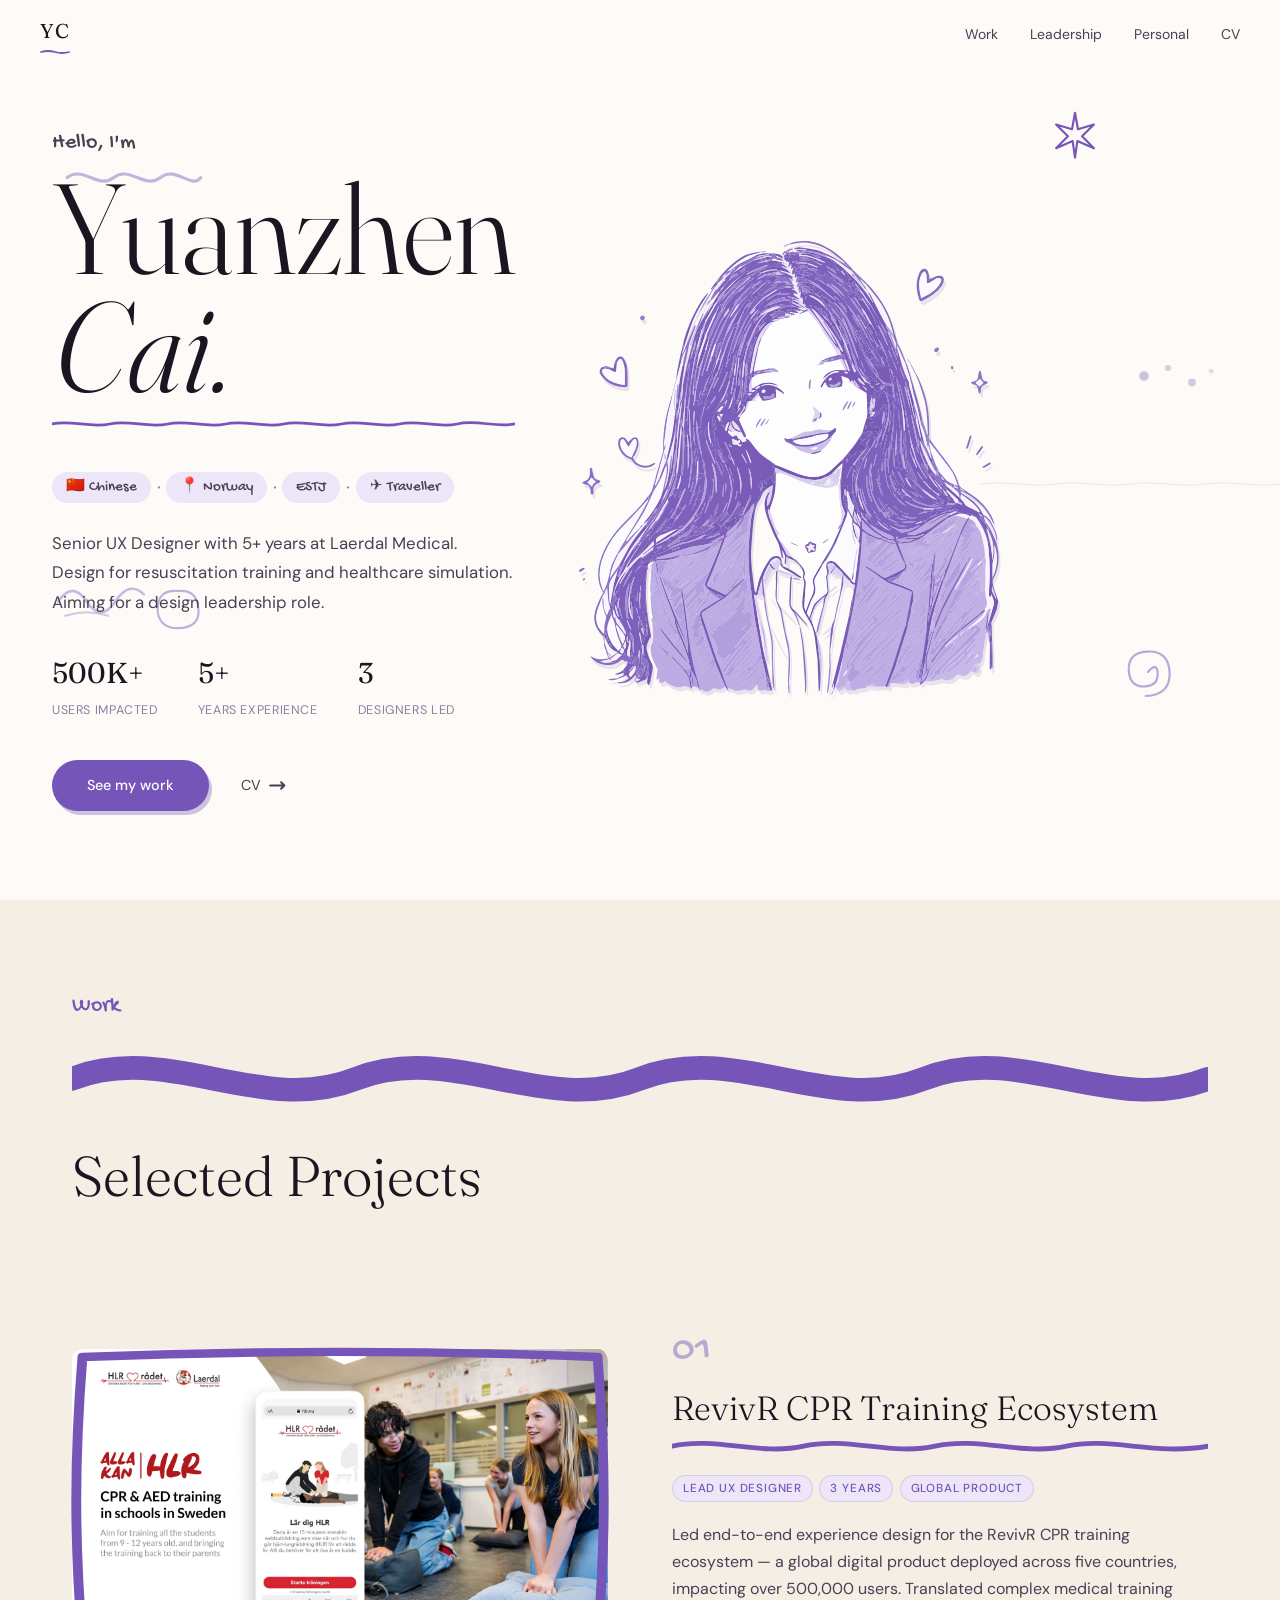
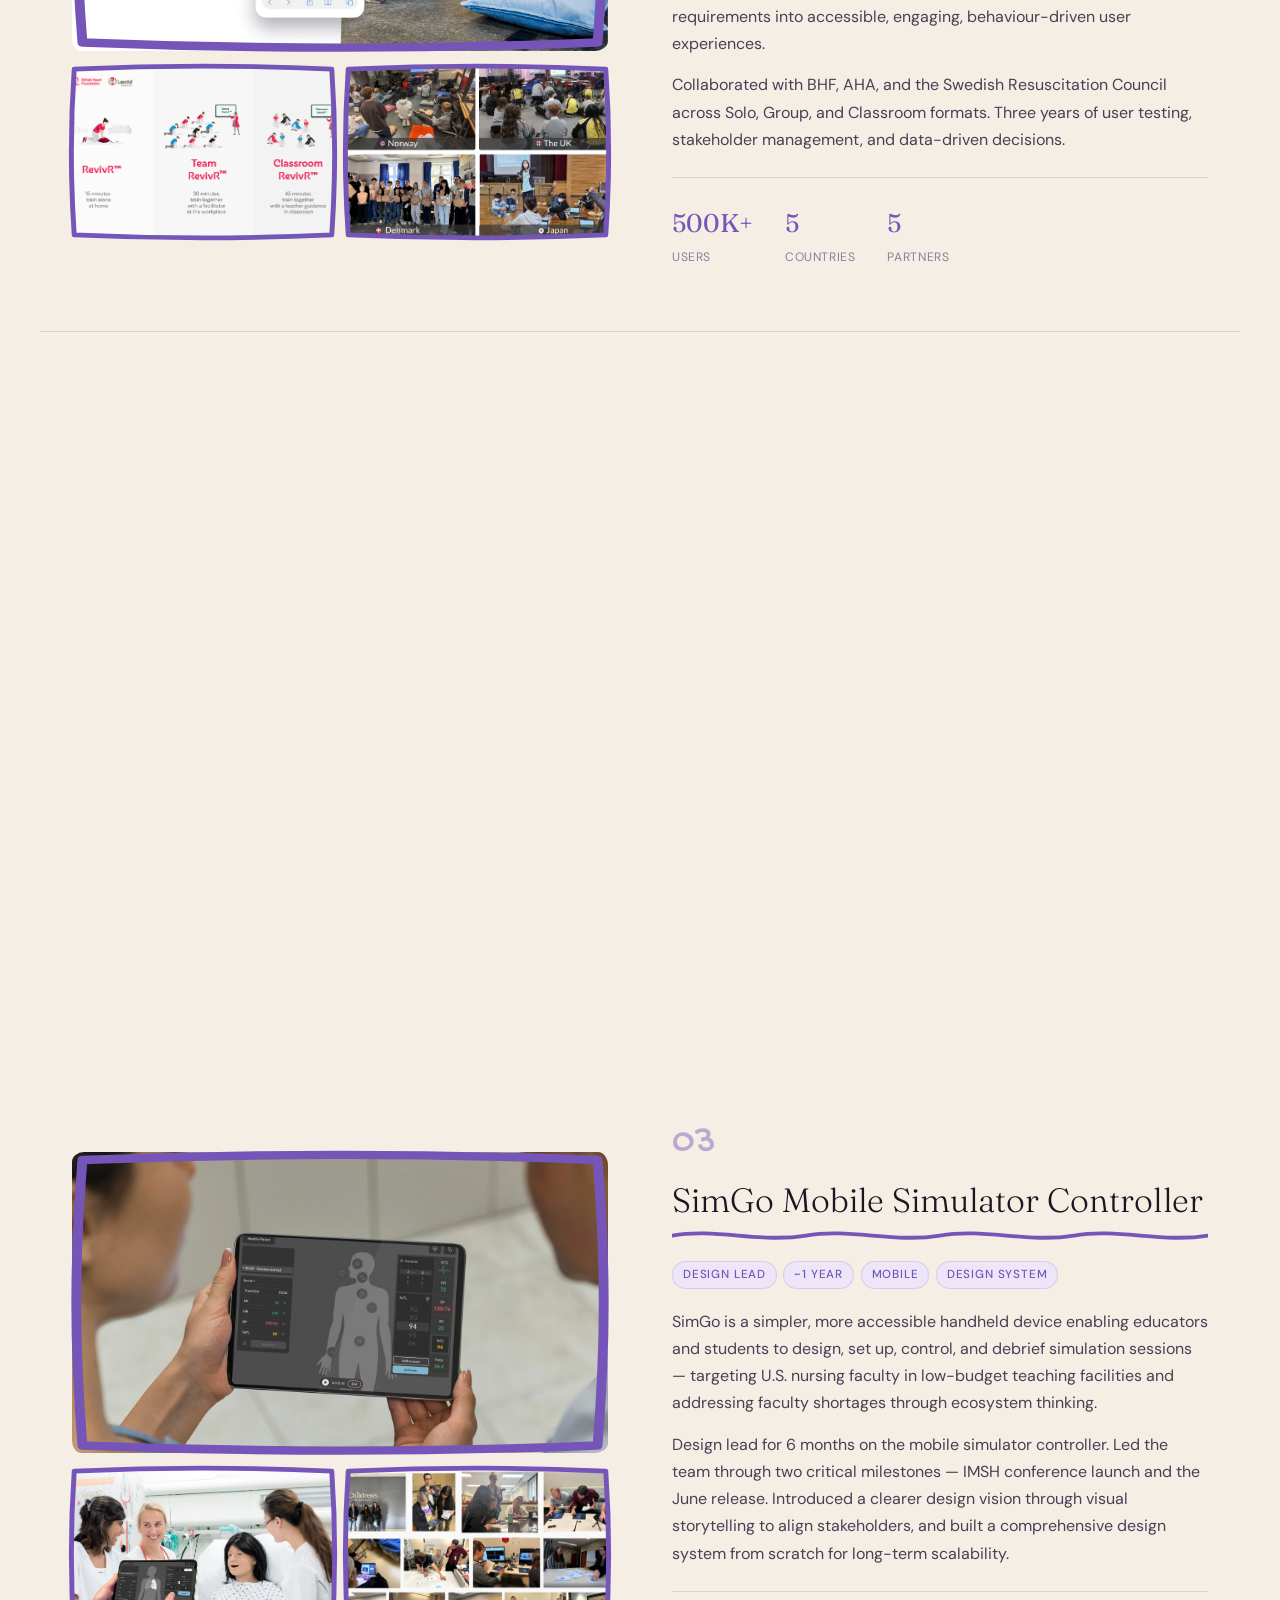
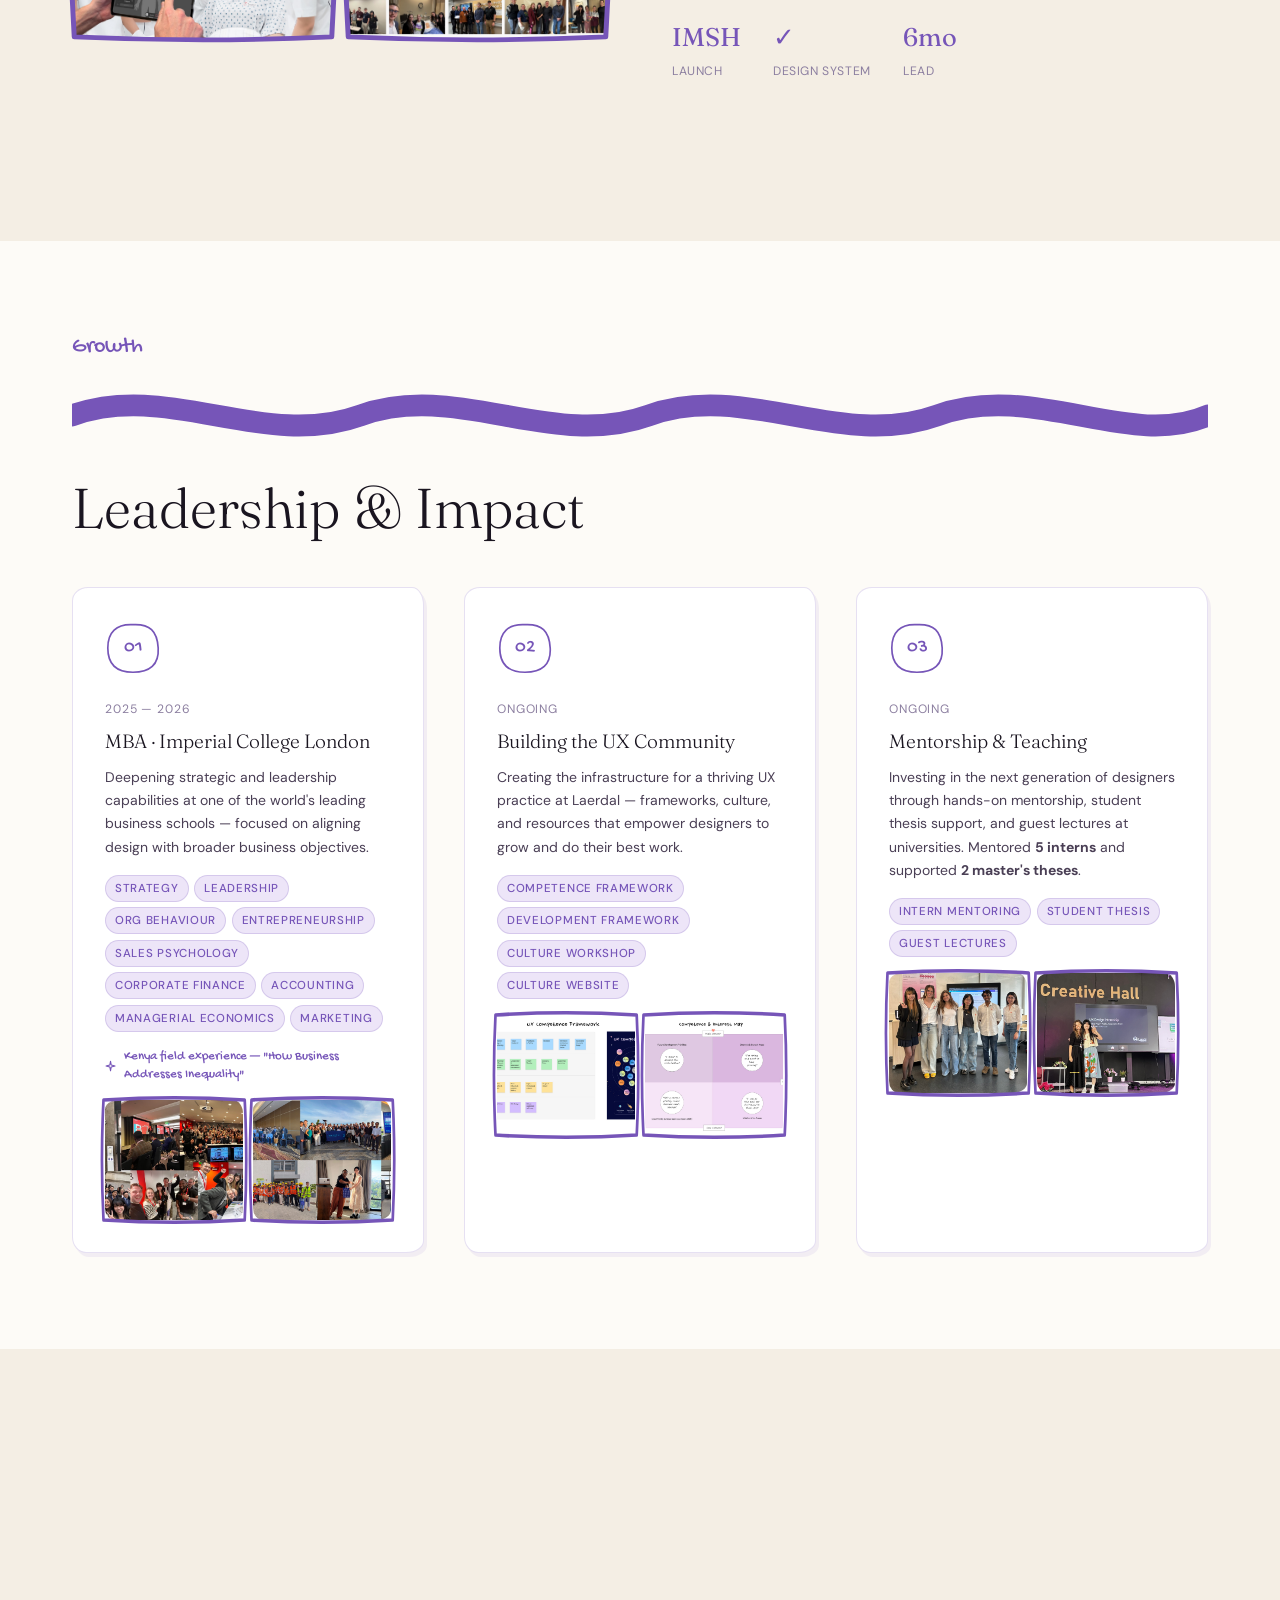
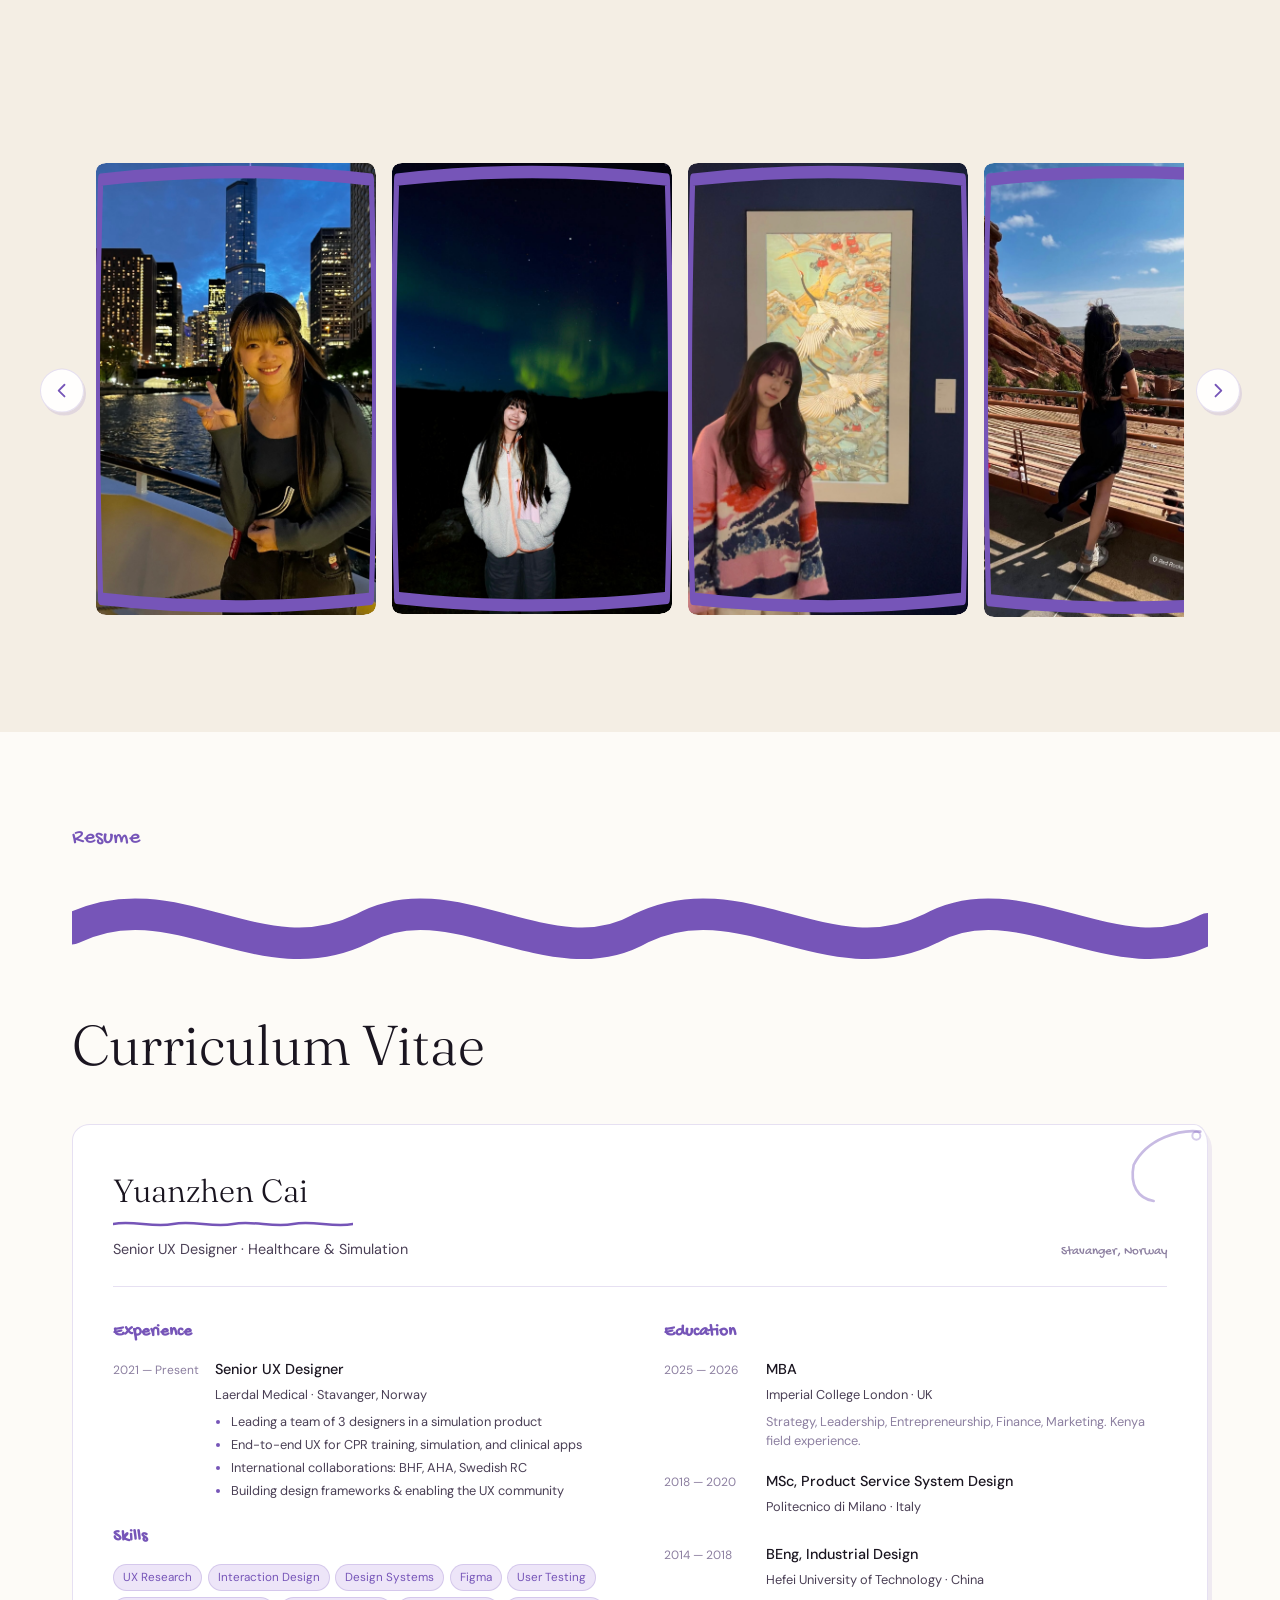
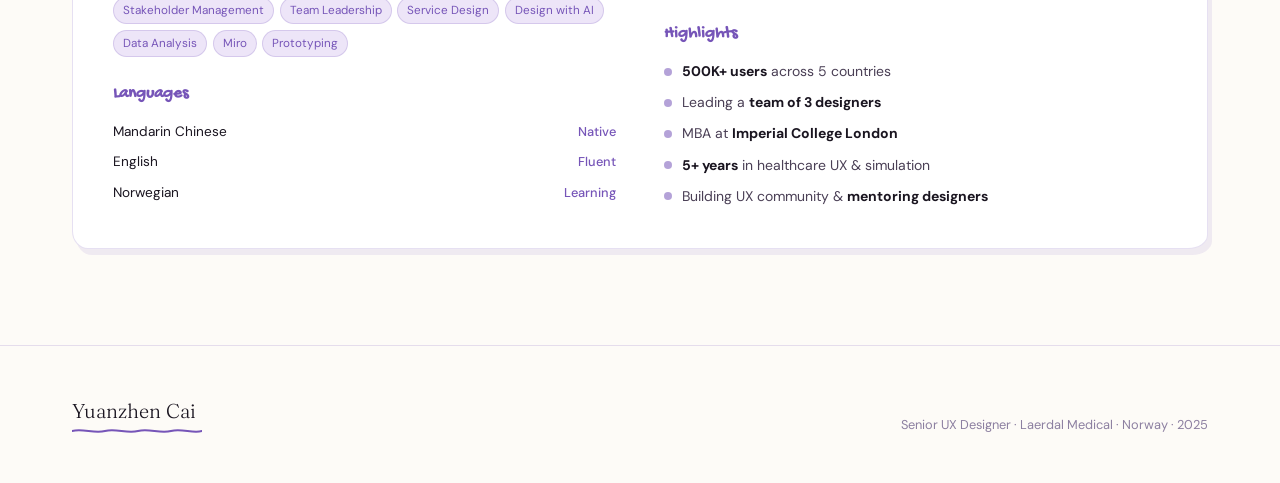
==== commit 64edeab7: "Compress images and convert PNGs to JPEG" ====
--- a/index-sketch.html
+++ b/index-sketch.html
@@ -167,7 +167,7 @@
   <article class="proj-row reveal-up">
     <div class="proj-visual">
       <div class="img-frame">
-        <img src="Portfolio%20image/RevivR-1.png" alt="RevivR CPR Training" loading="lazy" class="proj-img lightbox-trigger" data-group="revivr" data-caption="RevivR — Overview">
+        <img src="Portfolio%20image/RevivR-1.jpg" alt="RevivR CPR Training" loading="lazy" class="proj-img lightbox-trigger" data-group="revivr" data-caption="RevivR — Overview">
         <svg class="img-sketch-border" viewBox="0 0 100 67" preserveAspectRatio="none" fill="none">
           <path d="M3 3 C35 1.5 65 1.5 97 3 C98.5 25 98.5 42 97 64 C65 65.5 35 65.5 3 64 C1.5 42 1.5 25 3 3 Z" stroke="var(--purple)" stroke-width="1.8" stroke-linecap="round" stroke-linejoin="round"/>
         </svg>
@@ -180,7 +180,7 @@
           </svg>
         </div>
         <div class="img-frame img-frame-sm">
-          <img src="Portfolio%20image/RevivR-3.png" alt="RevivR Research" loading="lazy" class="proj-img lightbox-trigger" data-group="revivr" data-caption="RevivR — Research">
+          <img src="Portfolio%20image/RevivR-3.jpg" alt="RevivR Research" loading="lazy" class="proj-img lightbox-trigger" data-group="revivr" data-caption="RevivR — Research">
           <svg class="img-sketch-border" viewBox="0 0 100 67" preserveAspectRatio="none" fill="none">
             <path d="M3 3 C35 1.5 65 1.5 97 3 C98.5 25 98.5 42 97 64 C65 65.5 35 65.5 3 64 C1.5 42 1.5 25 3 3 Z" stroke="var(--purple)" stroke-width="1.8" stroke-linecap="round" stroke-linejoin="round"/>
           </svg>
@@ -210,14 +210,14 @@
   <article class="proj-row proj-row-rev reveal-up">
     <div class="proj-visual">
       <div class="img-frame">
-        <img src="Portfolio%20image/Heartsaver-1.png" alt="Heartsaver Direct" loading="lazy" class="proj-img lightbox-trigger" data-group="heartsaver" data-caption="Heartsaver — Onboarding">
+        <img src="Portfolio%20image/Heartsaver-1.jpg" alt="Heartsaver Direct" loading="lazy" class="proj-img lightbox-trigger" data-group="heartsaver" data-caption="Heartsaver — Onboarding">
         <svg class="img-sketch-border" viewBox="0 0 100 67" preserveAspectRatio="none" fill="none">
           <path d="M3 3 C35 1.5 65 1.5 97 3 C98.5 25 98.5 42 97 64 C65 65.5 35 65.5 3 64 C1.5 42 1.5 25 3 3 Z" stroke="var(--purple)" stroke-width="1.8" stroke-linecap="round" stroke-linejoin="round"/>
         </svg>
       </div>
       <div class="proj-sub-imgs">
         <div class="img-frame img-frame-sm">
-          <img src="Portfolio%20image/Heartsaver-2.png" alt="Heartsaver Support" loading="lazy" class="proj-img lightbox-trigger" data-group="heartsaver" data-caption="Heartsaver — Support UX">
+          <img src="Portfolio%20image/Heartsaver-2.jpg" alt="Heartsaver Support" loading="lazy" class="proj-img lightbox-trigger" data-group="heartsaver" data-caption="Heartsaver — Support UX">
           <svg class="img-sketch-border" viewBox="0 0 100 67" preserveAspectRatio="none" fill="none">
             <path d="M3 3 C35 1.5 65 1.5 97 3 C98.5 25 98.5 42 97 64 C65 65.5 35 65.5 3 64 C1.5 42 1.5 25 3 3 Z" stroke="var(--purple)" stroke-width="1.8" stroke-linecap="round" stroke-linejoin="round"/>
           </svg>
@@ -254,13 +254,13 @@
       </div>
       <div class="proj-sub-imgs">
         <div class="img-frame img-frame-sm">
-          <img src="Portfolio%20image/SimGo-2.png" alt="SimGo Design System" loading="lazy" class="proj-img lightbox-trigger" data-group="simgo" data-caption="SimGo — Design System">
+          <img src="Portfolio%20image/SimGo-2.jpg" alt="SimGo Design System" loading="lazy" class="proj-img lightbox-trigger" data-group="simgo" data-caption="SimGo — Design System">
           <svg class="img-sketch-border" viewBox="0 0 100 67" preserveAspectRatio="none" fill="none">
             <path d="M3 3 C35 1.5 65 1.5 97 3 C98.5 25 98.5 42 97 64 C65 65.5 35 65.5 3 64 C1.5 42 1.5 25 3 3 Z" stroke="var(--purple)" stroke-width="1.8" stroke-linecap="round" stroke-linejoin="round"/>
           </svg>
         </div>
         <div class="img-frame img-frame-sm">
-          <img src="Portfolio%20image/SimGo-3.png" alt="SimGo Vision" loading="lazy" class="proj-img lightbox-trigger" data-group="simgo" data-caption="SimGo — Vision">
+          <img src="Portfolio%20image/SimGo-3.jpg" alt="SimGo Vision" loading="lazy" class="proj-img lightbox-trigger" data-group="simgo" data-caption="SimGo — Vision">
           <svg class="img-sketch-border" viewBox="0 0 100 67" preserveAspectRatio="none" fill="none">
             <path d="M3 3 C35 1.5 65 1.5 97 3 C98.5 25 98.5 42 97 64 C65 65.5 35 65.5 3 64 C1.5 42 1.5 25 3 3 Z" stroke="var(--purple)" stroke-width="1.8" stroke-linecap="round" stroke-linejoin="round"/>
           </svg>
@@ -325,10 +325,10 @@
             Kenya field experience — "How Business Addresses Inequality"
           </div>
           <div class="ld-imgs">
-            <div class="img-frame"><img src="Portfolio%20image/MBA-1.png" alt="MBA" loading="lazy" class="lightbox-trigger" data-group="mba" data-caption="MBA — Imperial College London">
+            <div class="img-frame"><img src="Portfolio%20image/MBA-1.jpg" alt="MBA" loading="lazy" class="lightbox-trigger" data-group="mba" data-caption="MBA — Imperial College London">
               <svg class="img-sketch-border" viewBox="0 0 100 67" preserveAspectRatio="none" fill="none"><path d="M3 3 C35 1.5 65 1.5 97 3 C98.5 25 98.5 42 97 64 C65 65.5 35 65.5 3 64 C1.5 42 1.5 25 3 3 Z" stroke="var(--purple)" stroke-width="1.8" stroke-linecap="round" stroke-linejoin="round"/></svg>
             </div>
-            <div class="img-frame"><img src="Portfolio%20image/MBA-2.png" alt="Kenya" loading="lazy" class="lightbox-trigger" data-group="mba" data-caption="MBA — Kenya Field Experience">
+            <div class="img-frame"><img src="Portfolio%20image/MBA-2.jpg" alt="Kenya" loading="lazy" class="lightbox-trigger" data-group="mba" data-caption="MBA — Kenya Field Experience">
               <svg class="img-sketch-border" viewBox="0 0 100 67" preserveAspectRatio="none" fill="none"><path d="M3 3 C35 1.5 65 1.5 97 3 C98.5 25 98.5 42 97 64 C65 65.5 35 65.5 3 64 C1.5 42 1.5 25 3 3 Z" stroke="var(--purple)" stroke-width="1.8" stroke-linecap="round" stroke-linejoin="round"/></svg>
             </div>
           </div>
@@ -352,10 +352,10 @@
             <span>Culture Workshop</span><span>Culture Website</span>
           </div>
           <div class="ld-imgs">
-            <div class="img-frame"><img src="Portfolio%20image/UX-1.png" alt="UX Community" loading="lazy" class="lightbox-trigger" data-group="ux" data-caption="UX Community Building">
+            <div class="img-frame"><img src="Portfolio%20image/UX-1.jpg" alt="UX Community" loading="lazy" class="lightbox-trigger" data-group="ux" data-caption="UX Community Building">
               <svg class="img-sketch-border" viewBox="0 0 100 67" preserveAspectRatio="none" fill="none"><path d="M3 3 C35 1.5 65 1.5 97 3 C98.5 25 98.5 42 97 64 C65 65.5 35 65.5 3 64 C1.5 42 1.5 25 3 3 Z" stroke="var(--purple)" stroke-width="1.8" stroke-linecap="round" stroke-linejoin="round"/></svg>
             </div>
-            <div class="img-frame"><img src="Portfolio%20image/UX-2.png" alt="UX Frameworks" loading="lazy" class="lightbox-trigger" data-group="ux" data-caption="UX Frameworks &amp; Culture">
+            <div class="img-frame"><img src="Portfolio%20image/UX-2.jpg" alt="UX Frameworks" loading="lazy" class="lightbox-trigger" data-group="ux" data-caption="UX Frameworks &amp; Culture">
               <svg class="img-sketch-border" viewBox="0 0 100 67" preserveAspectRatio="none" fill="none"><path d="M3 3 C35 1.5 65 1.5 97 3 C98.5 25 98.5 42 97 64 C65 65.5 35 65.5 3 64 C1.5 42 1.5 25 3 3 Z" stroke="var(--purple)" stroke-width="1.8" stroke-linecap="round" stroke-linejoin="round"/></svg>
             </div>
           </div>
@@ -381,7 +381,7 @@
             <div class="img-frame"><img src="Portfolio%20image/Mentor-1.jpg" alt="Mentorship" loading="lazy" class="lightbox-trigger" data-group="mentor" data-caption="Mentorship Sessions">
               <svg class="img-sketch-border" viewBox="0 0 100 67" preserveAspectRatio="none" fill="none"><path d="M3 3 C35 1.5 65 1.5 97 3 C98.5 25 98.5 42 97 64 C65 65.5 35 65.5 3 64 C1.5 42 1.5 25 3 3 Z" stroke="var(--purple)" stroke-width="1.8" stroke-linecap="round" stroke-linejoin="round"/></svg>
             </div>
-            <div class="img-frame"><img src="Portfolio%20image/Mentor-2.png" alt="Teaching" loading="lazy" class="lightbox-trigger" data-group="mentor" data-caption="Guest Lectures">
+            <div class="img-frame"><img src="Portfolio%20image/Mentor-2.jpg" alt="Teaching" loading="lazy" class="lightbox-trigger" data-group="mentor" data-caption="Guest Lectures">
               <svg class="img-sketch-border" viewBox="0 0 100 67" preserveAspectRatio="none" fill="none"><path d="M3 3 C35 1.5 65 1.5 97 3 C98.5 25 98.5 42 97 64 C65 65.5 35 65.5 3 64 C1.5 42 1.5 25 3 3 Z" stroke="var(--purple)" stroke-width="1.8" stroke-linecap="round" stroke-linejoin="round"/></svg>
             </div>
           </div>
